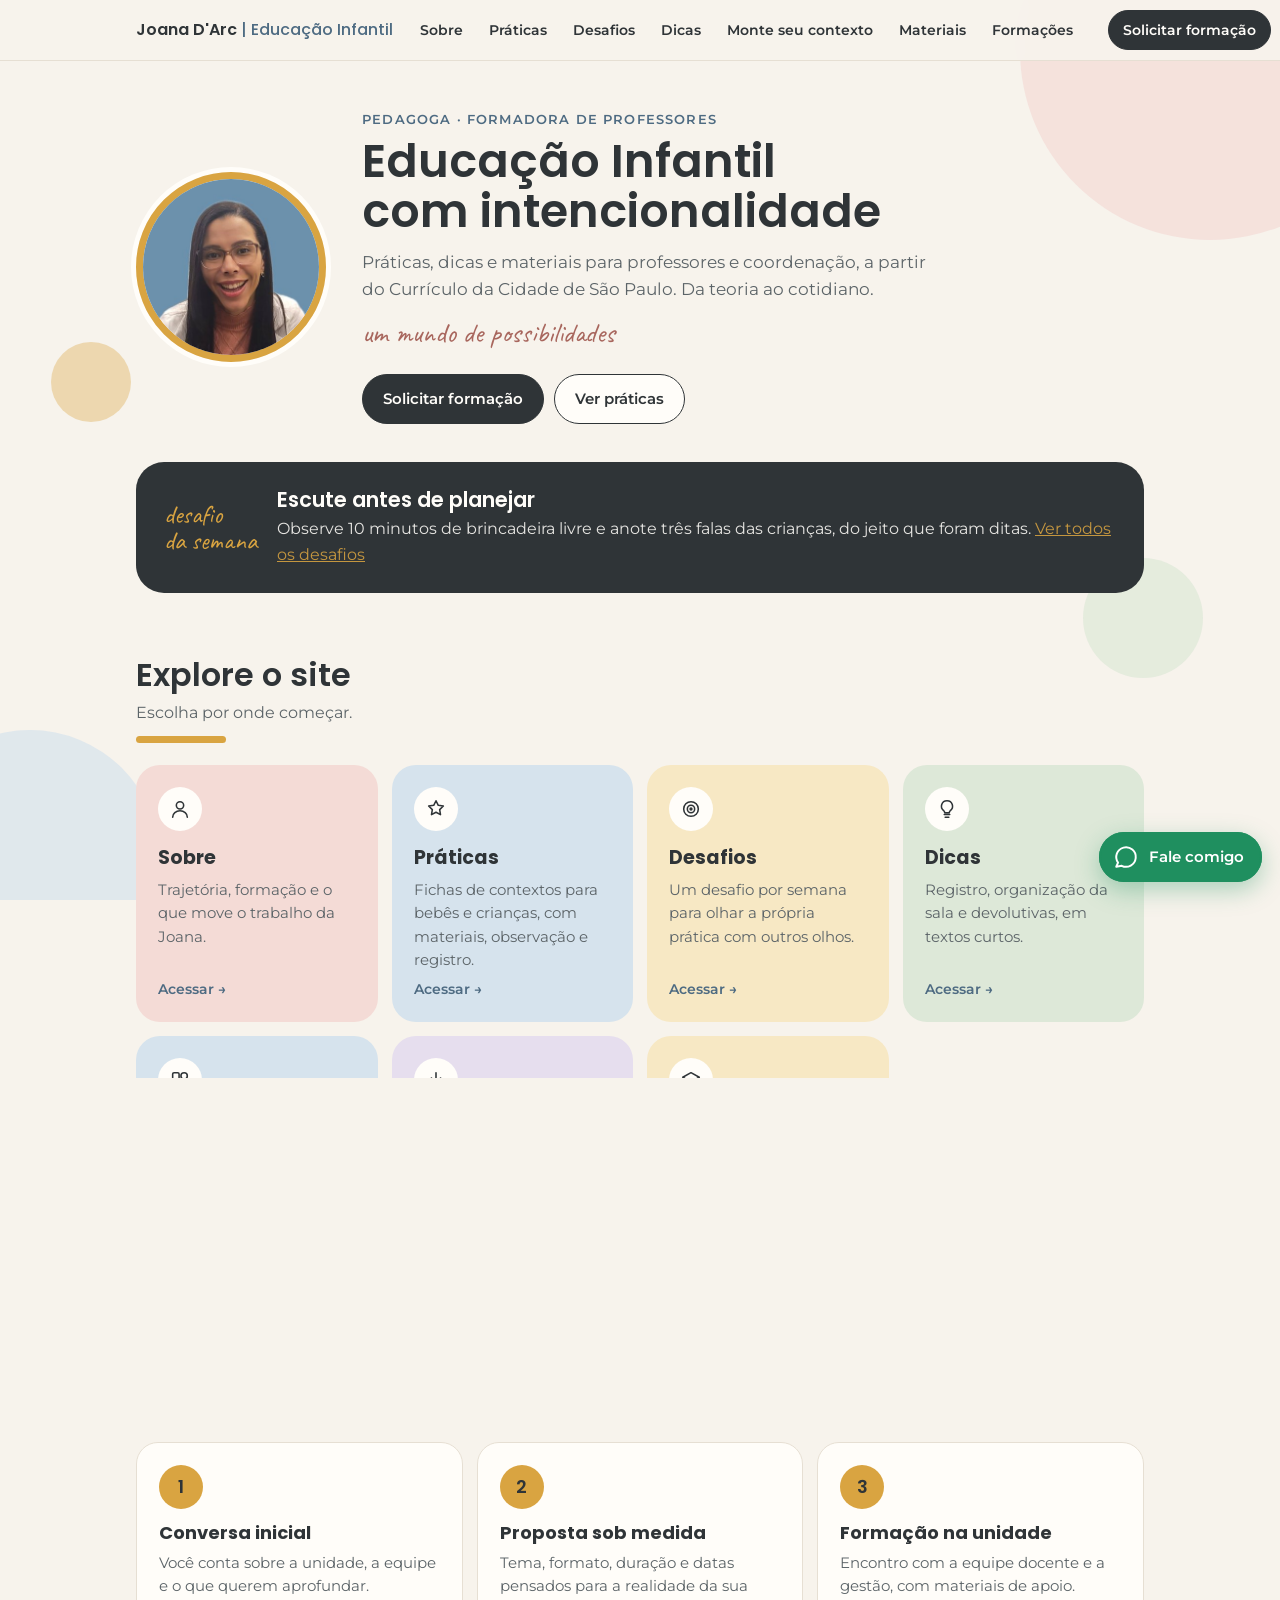
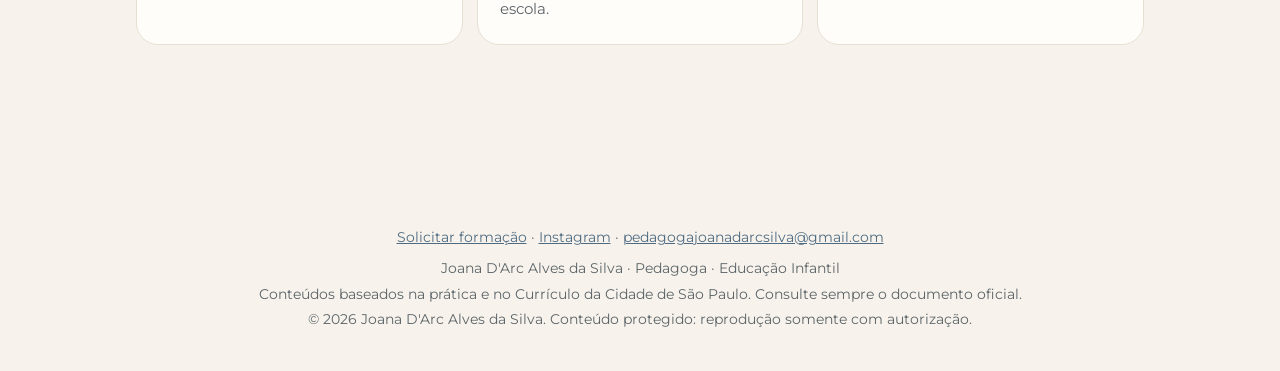
==== index.html @ 4c680b69 "Site multipágina com página Sobre, navegação por abas e menu no celular Co-Authored-By: Claude Opus " ====
<!doctype html>
<html lang="pt-BR">
<head>
<meta charset="utf-8">
<meta name="viewport" content="width=device-width, initial-scale=1, viewport-fit=cover">
<title>Joana D'Arc | Educação Infantil</title>
<meta name="description" content="Práticas, dicas, desafios e materiais gratuitos para professores e coordenação da Educação Infantil. Formações com Joana D'Arc, pedagoga e formadora.">
<meta property="og:title" content="Joana D'Arc | Educação Infantil">
<meta property="og:description" content="Práticas, dicas, desafios e materiais gratuitos para professores e coordenação da Educação Infantil. Formações com Joana D'Arc, pedagoga e formadora.">
<meta property="og:image" content="assets/joana.jpg">
<link rel="icon" href="assets/joana.jpg">
<link rel="preconnect" href="https://fonts.googleapis.com">
<link rel="preconnect" href="https://fonts.gstatic.com" crossorigin>
<link href="https://fonts.googleapis.com/css2?family=Poppins:wght@500;600&family=Montserrat:wght@400;500;600&family=Caveat:wght@600&display=swap" rel="stylesheet">
<link rel="stylesheet" href="assets/style.css">
<script>document.documentElement.classList.add('js');</script>
</head>
<body>
<a class="pular" href="#conteudo">Pular para o conteúdo</a>
<div class="formas" aria-hidden="true"><span class="a"></span><span class="b"></span><span class="c"></span><span class="d"></span></div>
<header class="topo">
  <div class="wrap">
    <a class="marca" href="index.html">Joana D'Arc <span>| Educação Infantil</span></a>
    <button class="menu-btn" type="button" aria-expanded="false" aria-controls="menu-principal"><span class="barras" aria-hidden="true"><i></i><i></i><i></i></span> Menu</button>
    <nav class="menu" id="menu-principal" aria-label="Páginas">
      <a href="sobre.html">Sobre</a>
      <a href="praticas.html">Práticas</a>
      <a href="desafios.html">Desafios</a>
      <a href="dicas.html">Dicas</a>
      <a href="monte-seu-contexto.html">Monte seu contexto</a>
      <a href="materiais.html">Materiais</a>
      <a href="formacoes.html">Formações</a>
    </nav>
    <a class="btn cheio cta-topo" href="formacoes.html#proposta">Solicitar formação</a>
  </div>
</header>
<main class="wrap pagina-entra" id="conteudo">
<div class="hero">
    <img class="foto" src="assets/joana.jpg" width="190" height="190" alt="Joana D'Arc sorrindo">
    <div>
      <p class="eyebrow">Pedagoga · Formadora de professores</p>
      <h1>Educação Infantil com intencionalidade</h1>
      <p class="lead">Práticas, dicas e materiais para professores e coordenação, a partir do Currículo da Cidade de São Paulo. Da teoria ao cotidiano.</p>
      <p class="nota">um mundo de possibilidades</p>
      <div class="acoes">
        <a class="btn cheio" href="formacoes.html#proposta">Solicitar formação</a>
        <a class="btn" href="praticas.html">Ver práticas</a>
      </div>
    </div>
  </div>

  <div class="destaque revela" role="note">
    <div class="selo">desafio<br>da semana</div>
    <div>
      <h2>Escute antes de planejar</h2>
      <p>Observe 10 minutos de brincadeira livre e anote três falas das crianças, do jeito que foram ditas. <a href="desafios.html" style="color:var(--mostarda)">Ver todos os desafios</a></p>
    </div>
  </div>

  
  <section class="bloco" aria-labelledby="t-explore">
    <div class="cab revela"><div><h2 id="t-explore">Explore o site</h2><p>Escolha por onde começar.</p><span class="sublinha"></span></div></div>
    <div class="atalhos">
    <a class="atalho revela" href="sobre.html" style="background:var(--c-rosa)">
      <span class="ico"><svg viewBox="0 0 24 24" fill="none" stroke="currentColor" stroke-width="1.7" stroke-linecap="round" stroke-linejoin="round" aria-hidden="true"><circle cx="12" cy="8" r="4"/><path d="M4 21c0-4 3.6-7 8-7s8 3 8 7"/></svg></span>
      <h3>Sobre</h3>
      <p>Trajetória, formação e o que move o trabalho da Joana.</p>
      <span class="ir">Acessar →</span>
    </a>
    <a class="atalho revela" href="praticas.html" style="background:var(--c-azul)">
      <span class="ico"><svg viewBox="0 0 24 24" fill="none" stroke="currentColor" stroke-width="1.7" stroke-linecap="round" stroke-linejoin="round" aria-hidden="true"><path d="M12 3l2.5 5 5.5.8-4 3.9.9 5.5L12 15.6 7.1 18.2 8 12.7 4 8.8 9.5 8z"/></svg></span>
      <h3>Práticas</h3>
      <p>Fichas de contextos para bebês e crianças, com materiais, observação e registro.</p>
      <span class="ir">Acessar →</span>
    </a>
    <a class="atalho revela" href="desafios.html" style="background:var(--c-amarelo)">
      <span class="ico"><svg viewBox="0 0 24 24" fill="none" stroke="currentColor" stroke-width="1.7" stroke-linecap="round" stroke-linejoin="round" aria-hidden="true"><circle cx="12" cy="12" r="8"/><circle cx="12" cy="12" r="4"/><circle cx="12" cy="12" r="1"/></svg></span>
      <h3>Desafios</h3>
      <p>Um desafio por semana para olhar a própria prática com outros olhos.</p>
      <span class="ir">Acessar →</span>
    </a>
    <a class="atalho revela" href="dicas.html" style="background:var(--c-salvia)">
      <span class="ico"><svg viewBox="0 0 24 24" fill="none" stroke="currentColor" stroke-width="1.7" stroke-linecap="round" stroke-linejoin="round" aria-hidden="true"><path d="M9 18h6M10 21h4M12 3a6 6 0 0 0-3.5 10.9c.6.5 1 1.2 1 2.1h5c0-.9.4-1.6 1-2.1A6 6 0 0 0 12 3z"/></svg></span>
      <h3>Dicas</h3>
      <p>Registro, organização da sala e devolutivas, em textos curtos.</p>
      <span class="ir">Acessar →</span>
    </a>
    <a class="atalho revela" href="monte-seu-contexto.html" style="background:var(--c-azul)">
      <span class="ico"><svg viewBox="0 0 24 24" fill="none" stroke="currentColor" stroke-width="1.7" stroke-linecap="round" stroke-linejoin="round" aria-hidden="true"><rect x="4" y="4" width="7" height="7" rx="1.5"/><rect x="13" y="4" width="7" height="7" rx="3.5"/><path d="M7.5 13l4 7h-8z"/><rect x="13" y="13" width="7" height="7" rx="1.5"/></svg></span>
      <h3>Monte seu contexto</h3>
      <p>Escolha idade, espaço e materiais e receba sugestões de proposta.</p>
      <span class="ir">Acessar →</span>
    </a>
    <a class="atalho revela" href="materiais.html" style="background:var(--c-lavanda)">
      <span class="ico"><svg viewBox="0 0 24 24" fill="none" stroke="currentColor" stroke-width="1.7" stroke-linecap="round" stroke-linejoin="round" aria-hidden="true"><path d="M12 4v11M7 10l5 5 5-5M5 20h14"/></svg></span>
      <h3>Materiais</h3>
      <p>Ficha de observação e checklist do cotidiano em PDF, grátis.</p>
      <span class="ir">Acessar →</span>
    </a>
    <a class="atalho revela" href="formacoes.html" style="background:var(--c-amarelo)">
      <span class="ico"><svg viewBox="0 0 24 24" fill="none" stroke="currentColor" stroke-width="1.7" stroke-linecap="round" stroke-linejoin="round" aria-hidden="true"><path d="M3 9l9-5 9 5-9 5-9-5z"/><path d="M7 11v5c0 1 2.2 3 5 3s5-2 5-3v-5"/></svg></span>
      <h3>Formações</h3>
      <p>Temas, como funciona e pedido de proposta para a sua unidade.</p>
      <span class="ir">Acessar →</span>
    </a>
    </div>
  </section>

  <section class="bloco" aria-labelledby="t-como">
    <div class="cab revela"><div><h2 id="t-como">Formação na sua unidade</h2><p>Como funciona, do primeiro contato ao encontro com a equipe.</p><span class="sublinha"></span></div></div>
    <div class="passos">
      <article class="passo revela"><div class="n">1</div><h3>Conversa inicial</h3><p>Você conta sobre a unidade, a equipe e o que querem aprofundar.</p></article>
      <article class="passo revela"><div class="n">2</div><h3>Proposta sob medida</h3><p>Tema, formato, duração e datas pensados para a realidade da sua escola.</p></article>
      <article class="passo revela"><div class="n">3</div><h3>Formação na unidade</h3><p>Encontro com a equipe docente e a gestão, com materiais de apoio.</p></article>
    </div>
    
    <div class="chamada revela">
      <p>Vamos pensar juntas a formação da sua equipe?</p>
      <a class="btn cheio" href="formacoes.html#proposta">Solicitar formação</a>
    </div>
  </section>
</main>

<a class="zap" id="zap-flutuante" href="#" target="_blank" rel="noopener" aria-label="Falar com a Joana no WhatsApp">
  <svg viewBox="0 0 24 24" fill="none" stroke="currentColor" stroke-width="1.8" stroke-linecap="round" stroke-linejoin="round" aria-hidden="true"><path d="M3 21l1.65-3.8a9 9 0 1 1 3.4 2.9L3 21"/></svg>
  <span id="zap-rotulo">Fale comigo</span>
</a>

<footer>
  <p style="margin-bottom:10px"><a href="formacoes.html#proposta">Solicitar formação</a> · <a href="https://www.instagram.com/joanadarcpedagoga/" target="_blank" rel="noopener">Instagram</a> · <a id="email-txt" href="mailto:pedagogajoanadarcsilva@gmail.com">E-mail</a></p>
  <p>Joana D'Arc Alves da Silva · Pedagoga · Educação Infantil</p>
  <p>Conteúdos baseados na prática e no Currículo da Cidade de São Paulo. Consulte sempre o documento oficial.</p>
  <p>© 2026 Joana D'Arc Alves da Silva. Conteúdo protegido: reprodução somente com autorização.</p>
</footer>
<script src="assets/app.js"></script>
</body>
</html>
---- assets/style.css ----
:root{
    --creme:#F7F3EC; --papel:#FFFDF9; --grafite:#2F3437; --suave:#5C6468; --linha:#E6DFD3;
    --azul:#6B8BA4; --azul-escuro:#4E6B82; --mostarda:#D9A441; --rosa:#D8A7A0; --argila:#A8665D;
    --c-azul:#D6E3ED; --c-amarelo:#F7E8C4; --c-rosa:#F4DBD6; --c-salvia:#DDE8D8; --c-lavanda:#E6DEEE;
    --titulo:Poppins,Montserrat,"Segoe UI",Arial,sans-serif;
  }
  *{box-sizing:border-box}
  html{-webkit-text-size-adjust:100%;scroll-behavior:smooth}
  body{margin:0;background:var(--creme);color:var(--grafite);font-family:Montserrat,"Segoe UI",Arial,sans-serif;font-size:16px;line-height:1.6}
  a{color:var(--azul-escuro)}
  .wrap{max-width:1040px;margin:0 auto;padding-inline:16px}

  /* navegação */
  .topo{position:sticky;top:0;z-index:10;background:rgba(247,243,236,.94);backdrop-filter:blur(6px);border-bottom:1px solid var(--linha)}
  .topo .wrap{display:flex;align-items:center;gap:16px;min-height:60px}
  .marca{font-family:var(--titulo);font-weight:600;text-decoration:none;color:var(--grafite);white-space:nowrap}
  .marca span{color:var(--azul-escuro);font-weight:500}
  .menu{display:flex;gap:4px;overflow-x:auto;margin-left:auto;scrollbar-width:none}
  .menu::-webkit-scrollbar{display:none}
  .menu a{text-decoration:none;color:var(--grafite);font-weight:600;font-size:14px;padding:8px 12px;border-radius:999px;white-space:nowrap}
  .menu a:hover,.menu a:focus-visible{background:var(--c-amarelo)}
  @media (max-width:720px){.topo .wrap{flex-wrap:wrap;gap:4px;padding-block:8px}.menu{margin-left:0;width:100%}}

  /* início */
  .hero{padding-block:48px 24px;display:grid;grid-template-columns:auto 1fr;gap:36px;align-items:center}
  .foto{width:190px;height:190px;border-radius:50%;border:7px solid var(--mostarda);box-shadow:0 0 0 5px var(--papel);object-fit:cover}
  .eyebrow{font-weight:600;font-size:13px;letter-spacing:.09em;text-transform:uppercase;color:var(--azul-escuro);margin:0 0 6px}
  h1{font-family:var(--titulo);font-weight:600;font-size:clamp(30px,5vw,46px);line-height:1.1;margin:0 0 12px;text-wrap:balance}
  .hero p.lead{margin:0 0 8px;max-width:52ch;color:var(--suave);font-size:17px}
  .nota{font-family:Caveat,cursive;font-size:28px;color:var(--argila);margin:6px 0 18px}
  .acoes{display:flex;flex-wrap:wrap;gap:10px}
  .btn{display:inline-flex;align-items:center;gap:10px;text-decoration:none;font-weight:600;border-radius:999px;padding:12px 20px;border:1.5px solid var(--grafite);color:var(--grafite);background:var(--papel);transition:transform .15s ease, box-shadow .15s ease;cursor:pointer;font-family:inherit;font-size:15px}
  .btn:hover{transform:translateY(-2px);box-shadow:0 4px 0 var(--grafite)}
  .btn.cheio{background:var(--grafite);color:var(--papel)}
  .btn.cheio:hover{box-shadow:0 4px 0 var(--mostarda)}
  .btn:focus-visible,.menu a:focus-visible,summary:focus-visible{outline:3px solid var(--azul);outline-offset:3px}
  @media (max-width:720px){.hero{grid-template-columns:1fr;text-align:center;justify-items:center;gap:18px;padding-top:28px}.foto{width:150px;height:150px}.acoes{justify-content:center}.hero p.lead{margin-inline:auto}}

  .destaque{background:var(--grafite);color:var(--papel);border-radius:28px;padding:26px 28px;display:grid;grid-template-columns:auto 1fr;gap:20px;align-items:center;margin:14px 0 8px}
  .destaque .selo{font-family:Caveat,cursive;font-size:26px;color:var(--mostarda);line-height:1}
  .destaque h2{color:var(--papel);margin:0 0 4px;font-size:21px}
  .destaque p{margin:0;opacity:.88}
  @media (max-width:620px){.destaque{grid-template-columns:1fr}}

  /* seções */
  section.bloco{padding-block:56px 8px;scroll-margin-top:70px}
  .cab{display:flex;flex-wrap:wrap;align-items:end;justify-content:space-between;gap:10px 24px;margin-bottom:22px}
  h2{font-family:var(--titulo);font-weight:600;font-size:clamp(24px,3.4vw,32px);line-height:1.15;margin:0;text-wrap:balance}
  .cab p{margin:6px 0 0;color:var(--suave);max-width:60ch}
  .rabisco{font-family:Caveat,cursive;font-size:24px;color:var(--argila)}
  .sublinha{display:block;width:90px;height:7px;background:var(--mostarda);border-radius:4px;margin-top:10px}

  /* fichas de práticas */
  .filtros{display:flex;flex-wrap:wrap;gap:8px;margin-bottom:16px}
  .chip{border:1.5px solid var(--azul);background:transparent;color:var(--azul-escuro);border-radius:999px;padding:7px 14px;font-weight:600;font-size:14px;font-family:inherit;cursor:pointer}
  .chip[aria-pressed="true"]{background:var(--azul-escuro);border-color:var(--azul-escuro);color:#fff}
  .grade{display:grid;grid-template-columns:repeat(auto-fill,minmax(300px,1fr));gap:14px;align-items:start}
  details.ficha{background:var(--papel);border-radius:22px;border:1px solid var(--linha);overflow:hidden}
  details.ficha summary{list-style:none;cursor:pointer;padding:20px 22px 18px;position:relative}
  details.ficha summary::-webkit-details-marker{display:none}
  details.ficha summary::after{content:"+";position:absolute;right:20px;top:18px;width:30px;height:30px;border-radius:50%;background:var(--creme);display:grid;place-items:center;font-weight:600;font-size:18px}
  details.ficha[open] summary::after{content:"–"}
  .faixa{display:inline-block;font-size:12px;font-weight:600;letter-spacing:.04em;padding:4px 10px;border-radius:999px;margin-bottom:10px}
  .ficha h3{font-family:var(--titulo);font-weight:600;font-size:19px;margin:0 36px 4px 0;line-height:1.25}
  .ficha summary p{margin:0;color:var(--suave);font-size:14.5px}
  .corpo{padding:0 22px 20px;border-top:1px dashed var(--linha)}
  .corpo h4{font-family:var(--titulo);font-size:14px;font-weight:600;margin:16px 0 4px;color:var(--azul-escuro);text-transform:uppercase;letter-spacing:.05em}
  .corpo ul{margin:0;padding-left:18px}
  .corpo li{margin:2px 0}
  .corpo p{margin:0}
  .cuidado{background:var(--c-amarelo);border-radius:12px;padding:10px 12px;margin-top:14px;font-size:14px}

  /* desafios */
  .desafios{display:grid;grid-template-columns:repeat(auto-fit,minmax(230px,1fr));gap:14px}
  .desafio{border-radius:22px;padding:22px;display:flex;flex-direction:column;gap:8px}
  .desafio .num{font-family:var(--titulo);font-weight:600;font-size:40px;line-height:1;color:#fff}
  .desafio h3{font-family:var(--titulo);font-size:18px;margin:0}
  .desafio p{margin:0;font-size:15px}
  .desafio .pergunta{font-family:Caveat,cursive;font-size:22px;color:var(--argila);line-height:1.2;margin-top:auto;padding-top:6px}

  /* dicas */
  .dicas{display:grid;gap:12px}
  details.dica{background:var(--papel);border-radius:18px;border:1px solid var(--linha)}
  details.dica summary{list-style:none;cursor:pointer;padding:18px 22px;display:flex;gap:14px;align-items:center}
  details.dica summary::-webkit-details-marker{display:none}
  .dica .para{font-size:12px;font-weight:600;color:var(--azul-escuro);background:var(--c-azul);padding:4px 10px;border-radius:999px;white-space:nowrap}
  .dica h3{font-family:var(--titulo);font-size:17px;margin:0;font-weight:600;flex:1}
  .dica .seta{transition:transform .2s ease}
  details.dica[open] .seta{transform:rotate(90deg)}
  .dica .texto{padding:0 22px 20px;max-width:70ch}
  .dica ol{padding-left:20px;margin:0}
  .dica li{margin:6px 0}
  @media (max-width:560px){details.dica summary{flex-wrap:wrap}}

  /* ferramenta */
  .ferramenta{background:var(--papel);border-radius:28px;border:1px solid var(--linha);padding:26px;display:grid;grid-template-columns:minmax(0,340px) minmax(0,1fr);gap:28px}
  @media (max-width:800px){.ferramenta{grid-template-columns:1fr;padding:20px}}
  fieldset{border:0;margin:0 0 18px;padding:0}
  legend{font-family:var(--titulo);font-weight:600;font-size:15px;margin-bottom:8px;padding:0}
  .opcoes{display:flex;flex-wrap:wrap;gap:8px}
  .opcoes label{display:inline-flex;align-items:center;gap:6px;border:1.5px solid var(--linha);background:var(--creme);border-radius:999px;padding:6px 12px;font-size:14px;font-weight:500;cursor:pointer}
  .opcoes input{accent-color:var(--azul-escuro);margin:0}
  .opcoes label:has(input:checked){border-color:var(--azul-escuro);background:var(--c-azul)}
  .resultado{min-height:200px}
  .resultado .vazio{color:var(--suave)}
  .sugestao{border-radius:18px;padding:16px 18px;margin-bottom:12px;background:var(--creme)}
  .sugestao h3{font-family:var(--titulo);font-size:17px;margin:0 0 6px}
  .sugestao p{margin:4px 0;font-size:14.5px}
  .sugestao strong{color:var(--azul-escuro)}
  .aviso{font-size:13px;color:var(--suave);margin-top:6px}

  /* materiais */
  .materiais{display:grid;grid-template-columns:repeat(auto-fit,minmax(260px,1fr));gap:14px}
  .material{background:var(--papel);border-radius:22px;border:1px solid var(--linha);padding:22px;display:flex;flex-direction:column;gap:10px}
  .material .tag{align-self:start;font-size:12px;font-weight:600;background:var(--c-rosa);padding:4px 10px;border-radius:999px}
  .material h3{font-family:var(--titulo);font-size:18px;margin:0}
  .material p{margin:0;color:var(--suave);font-size:14.5px;flex:1}

  /* formações */
  .formacoes{display:grid;grid-template-columns:minmax(0,1.3fr) minmax(0,1fr);gap:16px}
  @media (max-width:800px){.formacoes{grid-template-columns:1fr}}
  .cartao{background:var(--papel);border-radius:24px;border:1px solid var(--linha);padding:24px}
  .temas{list-style:none;margin:0;padding:0;display:grid;gap:10px}
  .temas li{border-radius:16px;padding:12px 16px;font-weight:600;font-size:15px}
  .temas li span{display:block;font-weight:400;font-size:13.5px;color:var(--suave)}
  .contato{background:var(--grafite);color:var(--papel);border-radius:24px;padding:26px;display:flex;flex-direction:column;gap:12px}
  .contato h3{font-family:var(--titulo);font-size:22px;margin:0}
  .contato p{margin:0;opacity:.9}
  .contato .btn{justify-content:center}
  .contato .btn.claro{background:var(--papel);color:var(--grafite);border-color:var(--papel)}
  .contato .dado{font-size:14px;opacity:.85}


  /* fundo animado */
  .formas{position:fixed;inset:0;z-index:-1;overflow:hidden;pointer-events:none}
  .formas span{position:absolute;border-radius:50%;opacity:.7;animation:flutua 18s ease-in-out infinite alternate}
  .formas .a{width:380px;height:380px;background:var(--c-rosa);top:-140px;right:-120px}
  .formas .b{width:260px;height:260px;background:var(--c-azul);bottom:-90px;left:-100px;animation-duration:22s}
  .formas .c{width:80px;height:80px;background:var(--mostarda);top:38%;left:4%;opacity:.35;animation-duration:14s}
  .formas .d{width:120px;height:120px;background:var(--c-salvia);top:62%;right:6%;animation-duration:20s}
  @keyframes flutua{from{transform:translate(0,0) scale(1)}to{transform:translate(24px,-30px) scale(1.06)}}
  .topo.rolou{box-shadow:0 6px 18px rgba(47,52,55,.08)}
  .topo .cta-topo{margin-left:8px;padding:8px 14px;font-size:14px;white-space:nowrap;flex:none}
  @media (max-width:720px){.topo .cta-topo{display:none}}

  /* surgir ao rolar (só com JS ativo) */
  .js .revela{opacity:0;transform:translateY(22px);transition:opacity .7s ease, transform .7s ease}
  .js .revela.visivel{opacity:1;transform:none}

  /* fichas abrindo suave */
  details.ficha[open] .corpo, details.dica[open] .texto{animation:abre .35s ease}
  @keyframes abre{from{opacity:0;transform:translateY(-6px)}to{opacity:1;transform:none}}

  /* whatsapp flutuante */
  .zap{position:fixed;right:18px;bottom:calc(18px + env(safe-area-inset-bottom, 0px));z-index:20;display:flex;align-items:center;gap:10px;background:#1F8F5F;color:#fff;text-decoration:none;font-weight:600;font-size:15px;padding:12px 18px 12px 14px;border-radius:999px;box-shadow:0 8px 24px rgba(31,143,95,.35)}
  .zap svg{width:26px;height:26px}
  .zap::before{content:"";position:absolute;inset:0;border-radius:inherit;border:2px solid #1F8F5F;animation:pulsa 2.4s ease-out infinite}
  @keyframes pulsa{from{transform:scale(1);opacity:.7}to{transform:scale(1.25);opacity:0}}
  .zap:focus-visible{outline:3px solid var(--mostarda);outline-offset:3px}
  @media (max-width:520px){.zap span{display:none}.zap{padding:14px}}

  /* chamadas intermediárias */
  .chamada{margin-top:28px;border-radius:24px;background:var(--c-amarelo);padding:22px 24px;display:flex;flex-wrap:wrap;align-items:center;justify-content:space-between;gap:14px}
  .chamada p{margin:0;font-family:var(--titulo);font-weight:600;font-size:18px;max-width:40ch}
  .chamada.rosa{background:var(--c-rosa)}

  /* como funciona */
  .passos{display:grid;grid-template-columns:repeat(auto-fit,minmax(220px,1fr));gap:14px;margin-bottom:18px}
  .passo{background:var(--papel);border:1px solid var(--linha);border-radius:22px;padding:22px;position:relative}
  .passo .n{width:44px;height:44px;border-radius:50%;background:var(--mostarda);color:var(--grafite);font-family:var(--titulo);font-weight:600;display:grid;place-items:center;font-size:18px;margin-bottom:10px}
  .passo h3{font-family:var(--titulo);font-size:18px;margin:0 0 4px}
  .passo p{margin:0;color:var(--suave);font-size:14.5px}

  /* formulário */
  .form-proposta{display:grid;gap:12px}
  .form-proposta .linha2{display:grid;grid-template-columns:1fr 1fr;gap:12px}
  @media (max-width:560px){.form-proposta .linha2{grid-template-columns:1fr}}
  .campo{display:flex;flex-direction:column;gap:4px}
  .campo label{font-size:13.5px;font-weight:600;color:var(--papel)}
  .campo input,.campo select,.campo textarea{font:inherit;font-size:15px;border-radius:12px;border:1.5px solid transparent;padding:11px 12px;background:var(--papel);color:var(--grafite);width:100%}
  .campo textarea{min-height:80px;resize:vertical}
  .campo input:focus,.campo select:focus,.campo textarea:focus{outline:none;border-color:var(--mostarda)}
  .erro{color:#FFD9A8;font-size:13px;min-height:0}
  .contato .btn.zapbtn{background:#1F8F5F;border-color:#1F8F5F;color:#fff}
  .contato .alternativas{display:flex;flex-wrap:wrap;gap:8px;margin-top:4px}
  .contato .alternativas a{color:var(--papel);font-size:14px}
  .formacoes{grid-template-columns:minmax(0,1fr) minmax(0,1.15fr)}

  footer{padding-block:48px 36px;text-align:center;color:var(--suave);font-size:13.5px}
  footer p{margin:4px 0}

  @media (prefers-reduced-motion:reduce){html{scroll-behavior:auto}.btn,.dica .seta{transition:none}.btn:hover{transform:none}.formas span,.zap::before{animation:none}.js .revela{opacity:1;transform:none;transition:none}details.ficha[open] .corpo,details.dica[open] .texto{animation:none}}

  /* ===== multipágina ===== */
  .menu a[aria-current="page"]{background:var(--grafite);color:var(--papel)}
  .menu a[aria-current="page"]:hover{background:var(--grafite)}
  .menu-btn{display:none;margin-left:auto;background:var(--papel);border:1.5px solid var(--grafite);border-radius:999px;padding:8px 14px;font:inherit;font-weight:600;font-size:14px;color:var(--grafite);cursor:pointer;align-items:center;gap:8px}
  .menu-btn .barras{display:inline-grid;gap:3px}
  .menu-btn .barras i{display:block;width:16px;height:2px;background:currentColor;border-radius:2px;transition:transform .2s ease, opacity .2s ease}
  .topo.aberto .menu-btn .barras i:nth-child(1){transform:translateY(5px) rotate(45deg)}
  .topo.aberto .menu-btn .barras i:nth-child(2){opacity:0}
  .topo.aberto .menu-btn .barras i:nth-child(3){transform:translateY(-5px) rotate(-45deg)}
  @media (max-width:980px){
    .topo .wrap{flex-wrap:wrap;gap:8px;padding-block:10px}
    .menu-btn{display:inline-flex}
    .menu{display:none;width:100%;flex-direction:column;gap:4px;margin:4px 0 6px;overflow:visible}
    .topo.aberto .menu{display:flex}
    .menu a{font-size:16px;padding:12px 16px;border-radius:14px;background:var(--papel)}
    .topo .cta-topo{display:none}
  }
  @media (min-width:981px) and (max-width:1180px){.topo .cta-topo{display:none}}
  @media (min-width:981px){.menu{overflow:visible}.menu a{padding:8px 11px}}

  .pagina-topo{padding-block:40px 8px}
  .trilha{font-size:13.5px;color:var(--suave);margin:0 0 14px;display:flex;gap:8px;flex-wrap:wrap}
  .trilha a{color:var(--azul-escuro);text-decoration:none;font-weight:600}
  .trilha a:hover{text-decoration:underline}
  .pagina-topo h1{margin-bottom:8px}
  .pagina-topo .lead{margin:0;color:var(--suave);font-size:17px;max-width:62ch}
  .pagina-topo .sublinha{margin-top:16px}
  .conteudo{padding-block:26px 8px}

  .proximo{margin:48px 0 8px;display:grid;grid-template-columns:repeat(auto-fit,minmax(240px,1fr));gap:12px}
  .proximo a{display:flex;flex-direction:column;gap:2px;text-decoration:none;color:var(--grafite);background:var(--papel);border:1px solid var(--linha);border-radius:20px;padding:18px 20px;transition:transform .15s ease, box-shadow .15s ease}
  .proximo a:hover{transform:translateY(-2px);box-shadow:0 6px 0 var(--linha)}
  .proximo small{font-size:12.5px;font-weight:600;color:var(--azul-escuro);text-transform:uppercase;letter-spacing:.06em}
  .proximo strong{font-family:var(--titulo);font-size:18px}
  .proximo .dir{text-align:right}

  /* início: atalhos */
  .atalhos{display:grid;grid-template-columns:repeat(auto-fill,minmax(230px,1fr));gap:14px;margin-top:10px}
  .atalho{display:flex;flex-direction:column;gap:6px;text-decoration:none;color:var(--grafite);border-radius:24px;padding:22px;min-height:170px;position:relative;transition:transform .2s ease, box-shadow .2s ease}
  .atalho:hover{transform:translateY(-4px);box-shadow:0 10px 0 rgba(47,52,55,.08)}
  .atalho .ico{width:44px;height:44px;border-radius:50%;background:var(--papel);display:grid;place-items:center;margin-bottom:6px}
  .atalho .ico svg{width:22px;height:22px}
  .atalho h3{font-family:var(--titulo);font-size:19px;margin:0}
  .atalho p{margin:0;font-size:14.5px;color:var(--suave)}
  .atalho .ir{margin-top:auto;font-weight:600;font-size:14px;color:var(--azul-escuro)}
  .atalho:focus-visible{outline:3px solid var(--azul);outline-offset:3px}

  .pagina-entra{animation:entra .45s ease both}
  @keyframes entra{from{opacity:0;transform:translateY(10px)}to{opacity:1;transform:none}}
  @media (prefers-reduced-motion:reduce){.pagina-entra{animation:none}.atalho,.proximo a{transition:none}.atalho:hover,.proximo a:hover{transform:none}}

  /* sobre */
  .sobre{display:grid;grid-template-columns:minmax(0,.85fr) minmax(0,1.15fr);gap:40px;align-items:center}
  .sobre-foto{margin:0;position:relative}
  .sobre-foto img{width:100%;height:auto;border-radius:32px;display:block;box-shadow:14px 14px 0 var(--c-amarelo)}
  .sobre-texto .grande{font-family:var(--titulo);font-size:clamp(19px,2.4vw,23px);line-height:1.4;margin:0 0 14px}
  .sobre-texto p{margin:0 0 12px;max-width:58ch}
  .numeros{display:grid;grid-template-columns:repeat(auto-fit,minmax(200px,1fr));gap:14px;margin:48px 0}
  .numero{border-radius:24px;padding:22px 24px;display:flex;flex-direction:column;gap:2px}
  .numero strong{font-family:var(--titulo);font-size:40px;line-height:1.1}
  .numero span{color:var(--suave);font-size:15px}
  .crenca{margin:0 0 48px;background:var(--grafite);color:var(--papel);border-radius:32px;padding:34px clamp(22px,5vw,56px);position:relative}
  .crenca::before{content:"\201C";font-family:var(--titulo);font-size:110px;line-height:.7;color:var(--mostarda);display:block;height:44px}
  .crenca p{font-family:var(--titulo);font-weight:500;font-size:clamp(18px,2.4vw,23px);line-height:1.5;margin:0 0 14px;max-width:62ch}
  .crenca cite{font-family:Caveat,cursive;font-style:normal;font-size:28px;color:var(--mostarda)}
  .trajetoria{display:grid;grid-template-columns:minmax(0,1.1fr) minmax(0,.9fr);gap:40px;align-items:center}
  .trajetoria h2{margin-bottom:18px}
  .linha-tempo{list-style:none;margin:0;padding:0;display:grid;gap:18px;position:relative}
  .linha-tempo::before{content:"";position:absolute;left:11px;top:8px;bottom:8px;width:2px;background:var(--linha)}
  .linha-tempo li{display:grid;grid-template-columns:24px 1fr;gap:16px;position:relative}
  .linha-tempo .ponto{width:24px;height:24px;border-radius:50%;border:4px solid var(--papel);box-shadow:0 0 0 1px var(--linha)}
  .linha-tempo strong{font-family:var(--titulo);font-size:17px}
  .linha-tempo p{margin:2px 0 0;color:var(--suave);font-size:14.5px}
  .sobre-foto2{margin:0}
  .sobre-foto2 img{width:100%;height:auto;border-radius:28px;display:block;transform:rotate(2deg);box-shadow:0 0 0 10px var(--papel),0 14px 30px rgba(47,52,55,.12)}
  .sobre-foto2 figcaption{font-family:Caveat,cursive;font-size:24px;color:var(--argila);text-align:center;margin-top:16px}
  @media (max-width:800px){.sobre,.trajetoria{grid-template-columns:1fr;gap:26px}.sobre-foto{max-width:420px;margin-inline:auto}.sobre-foto2{max-width:460px;margin-inline:auto}}

  .pular{position:absolute;left:-999px;top:8px;background:var(--grafite);color:#fff;padding:8px 14px;border-radius:999px;z-index:50}
  .pular:focus{left:12px}
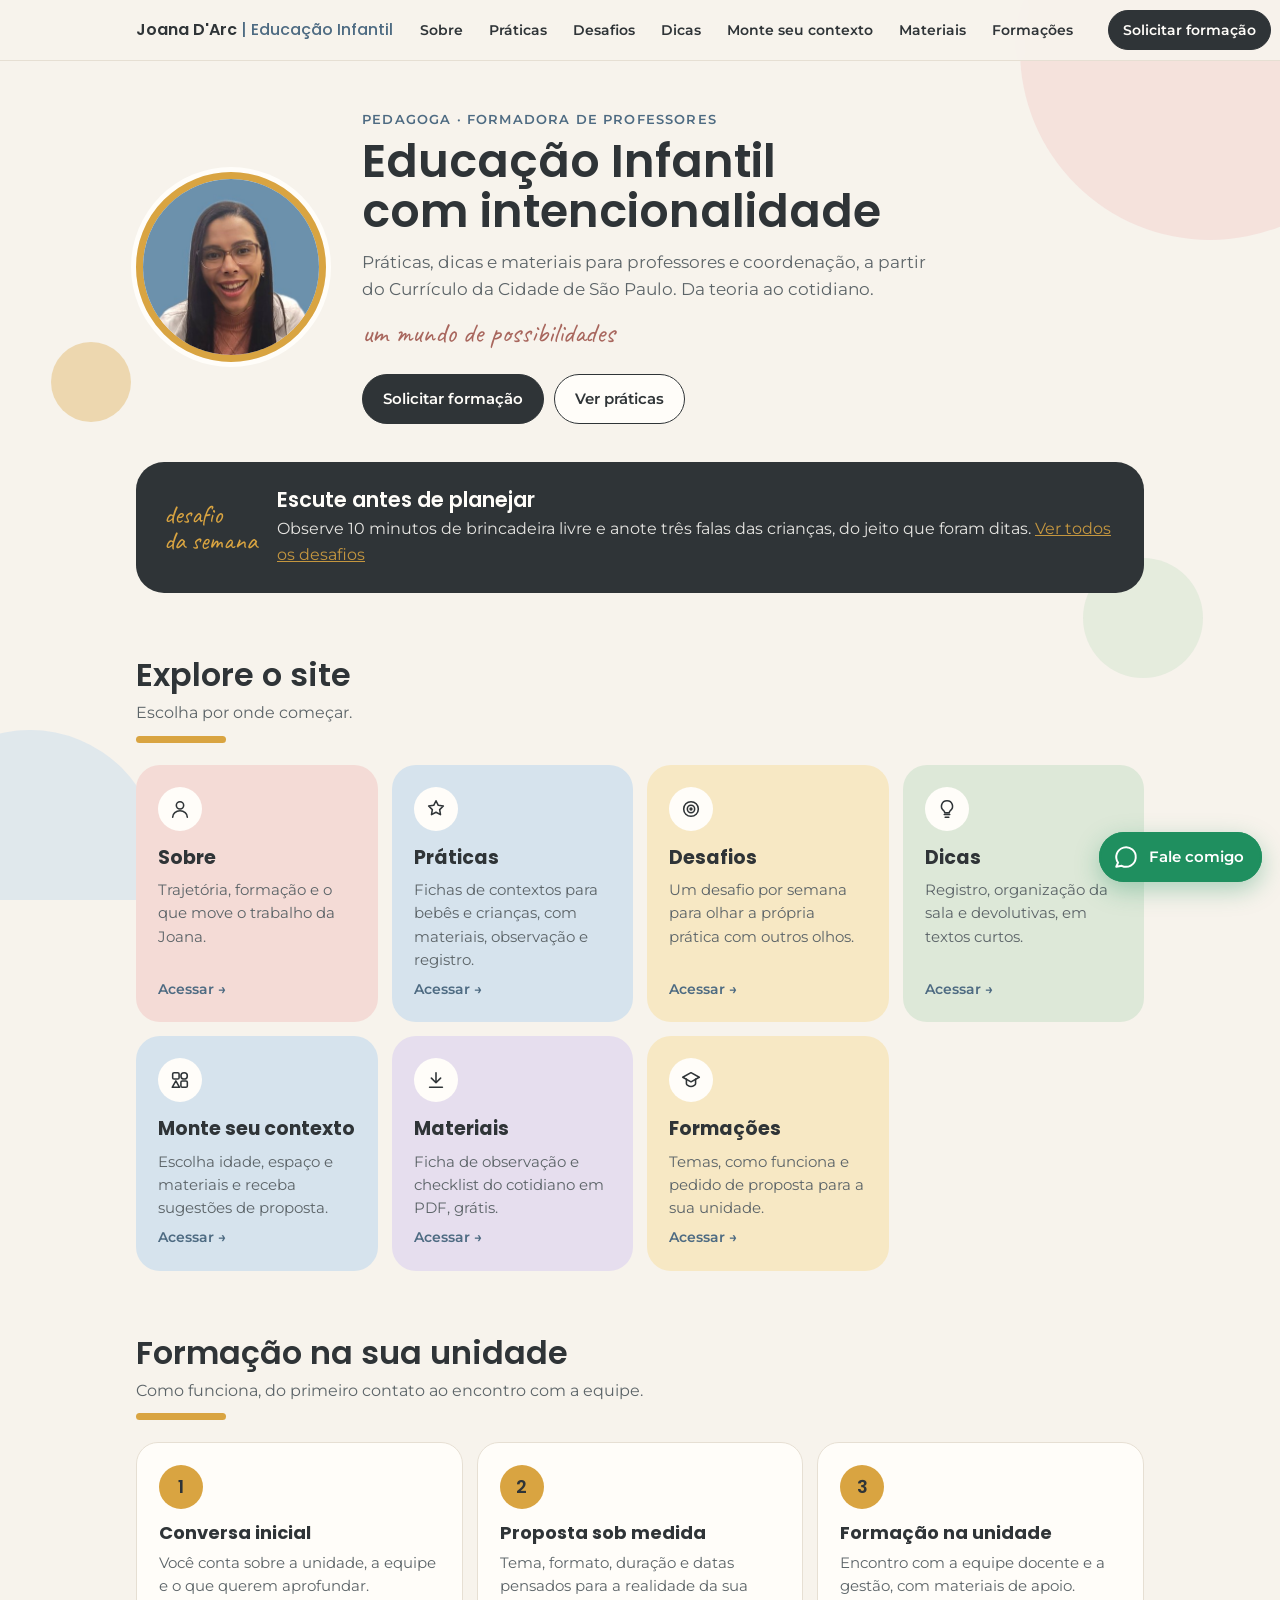
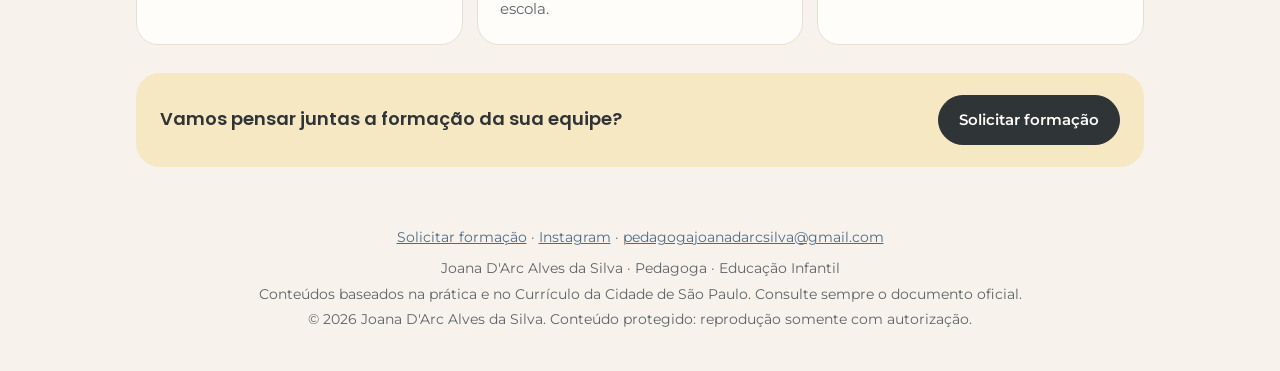
==== commit afaf4384: "Endereços sem .html e PDFs em /arquivos Co-Authored-By: Claude Opus 5.5 <noreply@anthropic.com> Clau" ====
--- a/index.html
+++ b/index.html
@@ -7,12 +7,12 @@
 <meta name="description" content="Práticas, dicas, desafios e materiais gratuitos para professores e coordenação da Educação Infantil. Formações com Joana D'Arc, pedagoga e formadora.">
 <meta property="og:title" content="Joana D'Arc | Educação Infantil">
 <meta property="og:description" content="Práticas, dicas, desafios e materiais gratuitos para professores e coordenação da Educação Infantil. Formações com Joana D'Arc, pedagoga e formadora.">
-<meta property="og:image" content="assets/joana.jpg">
-<link rel="icon" href="assets/joana.jpg">
+<meta property="og:image" content="https://joanadarcpedagoga.com.br/assets/joana.jpg">
+<link rel="icon" href="/assets/joana.jpg">
 <link rel="preconnect" href="https://fonts.googleapis.com">
 <link rel="preconnect" href="https://fonts.gstatic.com" crossorigin>
 <link href="https://fonts.googleapis.com/css2?family=Poppins:wght@500;600&family=Montserrat:wght@400;500;600&family=Caveat:wght@600&display=swap" rel="stylesheet">
-<link rel="stylesheet" href="assets/style.css">
+<link rel="stylesheet" href="/assets/style.css">
 <script>document.documentElement.classList.add('js');</script>
 </head>
 <body>
@@ -20,31 +20,31 @@
 <div class="formas" aria-hidden="true"><span class="a"></span><span class="b"></span><span class="c"></span><span class="d"></span></div>
 <header class="topo">
   <div class="wrap">
-    <a class="marca" href="index.html">Joana D'Arc <span>| Educação Infantil</span></a>
+    <a class="marca" href="/">Joana D'Arc <span>| Educação Infantil</span></a>
     <button class="menu-btn" type="button" aria-expanded="false" aria-controls="menu-principal"><span class="barras" aria-hidden="true"><i></i><i></i><i></i></span> Menu</button>
     <nav class="menu" id="menu-principal" aria-label="Páginas">
-      <a href="sobre.html">Sobre</a>
-      <a href="praticas.html">Práticas</a>
-      <a href="desafios.html">Desafios</a>
-      <a href="dicas.html">Dicas</a>
-      <a href="monte-seu-contexto.html">Monte seu contexto</a>
-      <a href="materiais.html">Materiais</a>
-      <a href="formacoes.html">Formações</a>
+      <a href="/sobre">Sobre</a>
+      <a href="/praticas">Práticas</a>
+      <a href="/desafios">Desafios</a>
+      <a href="/dicas">Dicas</a>
+      <a href="/monte-seu-contexto">Monte seu contexto</a>
+      <a href="/materiais">Materiais</a>
+      <a href="/formacoes">Formações</a>
     </nav>
-    <a class="btn cheio cta-topo" href="formacoes.html#proposta">Solicitar formação</a>
+    <a class="btn cheio cta-topo" href="/formacoes#proposta">Solicitar formação</a>
   </div>
 </header>
 <main class="wrap pagina-entra" id="conteudo">
 <div class="hero">
-    <img class="foto" src="assets/joana.jpg" width="190" height="190" alt="Joana D'Arc sorrindo">
+    <img class="foto" src="/assets/joana.jpg" width="190" height="190" alt="Joana D'Arc sorrindo">
     <div>
       <p class="eyebrow">Pedagoga · Formadora de professores</p>
       <h1>Educação Infantil com intencionalidade</h1>
       <p class="lead">Práticas, dicas e materiais para professores e coordenação, a partir do Currículo da Cidade de São Paulo. Da teoria ao cotidiano.</p>
       <p class="nota">um mundo de possibilidades</p>
       <div class="acoes">
-        <a class="btn cheio" href="formacoes.html#proposta">Solicitar formação</a>
-        <a class="btn" href="praticas.html">Ver práticas</a>
+        <a class="btn cheio" href="/formacoes#proposta">Solicitar formação</a>
+        <a class="btn" href="/praticas">Ver práticas</a>
       </div>
     </div>
   </div>
@@ -53,7 +53,7 @@
     <div class="selo">desafio<br>da semana</div>
     <div>
       <h2>Escute antes de planejar</h2>
-      <p>Observe 10 minutos de brincadeira livre e anote três falas das crianças, do jeito que foram ditas. <a href="desafios.html" style="color:var(--mostarda)">Ver todos os desafios</a></p>
+      <p>Observe 10 minutos de brincadeira livre e anote três falas das crianças, do jeito que foram ditas. <a href="/desafios" style="color:var(--mostarda)">Ver todos os desafios</a></p>
     </div>
   </div>
 
@@ -61,43 +61,43 @@
   <section class="bloco" aria-labelledby="t-explore">
     <div class="cab revela"><div><h2 id="t-explore">Explore o site</h2><p>Escolha por onde começar.</p><span class="sublinha"></span></div></div>
     <div class="atalhos">
-    <a class="atalho revela" href="sobre.html" style="background:var(--c-rosa)">
+    <a class="atalho revela" href="/sobre" style="background:var(--c-rosa)">
       <span class="ico"><svg viewBox="0 0 24 24" fill="none" stroke="currentColor" stroke-width="1.7" stroke-linecap="round" stroke-linejoin="round" aria-hidden="true"><circle cx="12" cy="8" r="4"/><path d="M4 21c0-4 3.6-7 8-7s8 3 8 7"/></svg></span>
       <h3>Sobre</h3>
       <p>Trajetória, formação e o que move o trabalho da Joana.</p>
       <span class="ir">Acessar →</span>
     </a>
-    <a class="atalho revela" href="praticas.html" style="background:var(--c-azul)">
+    <a class="atalho revela" href="/praticas" style="background:var(--c-azul)">
       <span class="ico"><svg viewBox="0 0 24 24" fill="none" stroke="currentColor" stroke-width="1.7" stroke-linecap="round" stroke-linejoin="round" aria-hidden="true"><path d="M12 3l2.5 5 5.5.8-4 3.9.9 5.5L12 15.6 7.1 18.2 8 12.7 4 8.8 9.5 8z"/></svg></span>
       <h3>Práticas</h3>
       <p>Fichas de contextos para bebês e crianças, com materiais, observação e registro.</p>
       <span class="ir">Acessar →</span>
     </a>
-    <a class="atalho revela" href="desafios.html" style="background:var(--c-amarelo)">
+    <a class="atalho revela" href="/desafios" style="background:var(--c-amarelo)">
       <span class="ico"><svg viewBox="0 0 24 24" fill="none" stroke="currentColor" stroke-width="1.7" stroke-linecap="round" stroke-linejoin="round" aria-hidden="true"><circle cx="12" cy="12" r="8"/><circle cx="12" cy="12" r="4"/><circle cx="12" cy="12" r="1"/></svg></span>
       <h3>Desafios</h3>
       <p>Um desafio por semana para olhar a própria prática com outros olhos.</p>
       <span class="ir">Acessar →</span>
     </a>
-    <a class="atalho revela" href="dicas.html" style="background:var(--c-salvia)">
+    <a class="atalho revela" href="/dicas" style="background:var(--c-salvia)">
       <span class="ico"><svg viewBox="0 0 24 24" fill="none" stroke="currentColor" stroke-width="1.7" stroke-linecap="round" stroke-linejoin="round" aria-hidden="true"><path d="M9 18h6M10 21h4M12 3a6 6 0 0 0-3.5 10.9c.6.5 1 1.2 1 2.1h5c0-.9.4-1.6 1-2.1A6 6 0 0 0 12 3z"/></svg></span>
       <h3>Dicas</h3>
       <p>Registro, organização da sala e devolutivas, em textos curtos.</p>
       <span class="ir">Acessar →</span>
     </a>
-    <a class="atalho revela" href="monte-seu-contexto.html" style="background:var(--c-azul)">
+    <a class="atalho revela" href="/monte-seu-contexto" style="background:var(--c-azul)">
       <span class="ico"><svg viewBox="0 0 24 24" fill="none" stroke="currentColor" stroke-width="1.7" stroke-linecap="round" stroke-linejoin="round" aria-hidden="true"><rect x="4" y="4" width="7" height="7" rx="1.5"/><rect x="13" y="4" width="7" height="7" rx="3.5"/><path d="M7.5 13l4 7h-8z"/><rect x="13" y="13" width="7" height="7" rx="1.5"/></svg></span>
       <h3>Monte seu contexto</h3>
       <p>Escolha idade, espaço e materiais e receba sugestões de proposta.</p>
       <span class="ir">Acessar →</span>
     </a>
-    <a class="atalho revela" href="materiais.html" style="background:var(--c-lavanda)">
+    <a class="atalho revela" href="/materiais" style="background:var(--c-lavanda)">
       <span class="ico"><svg viewBox="0 0 24 24" fill="none" stroke="currentColor" stroke-width="1.7" stroke-linecap="round" stroke-linejoin="round" aria-hidden="true"><path d="M12 4v11M7 10l5 5 5-5M5 20h14"/></svg></span>
       <h3>Materiais</h3>
       <p>Ficha de observação e checklist do cotidiano em PDF, grátis.</p>
       <span class="ir">Acessar →</span>
     </a>
-    <a class="atalho revela" href="formacoes.html" style="background:var(--c-amarelo)">
+    <a class="atalho revela" href="/formacoes" style="background:var(--c-amarelo)">
       <span class="ico"><svg viewBox="0 0 24 24" fill="none" stroke="currentColor" stroke-width="1.7" stroke-linecap="round" stroke-linejoin="round" aria-hidden="true"><path d="M3 9l9-5 9 5-9 5-9-5z"/><path d="M7 11v5c0 1 2.2 3 5 3s5-2 5-3v-5"/></svg></span>
       <h3>Formações</h3>
       <p>Temas, como funciona e pedido de proposta para a sua unidade.</p>
@@ -116,7 +116,7 @@
     
     <div class="chamada revela">
       <p>Vamos pensar juntas a formação da sua equipe?</p>
-      <a class="btn cheio" href="formacoes.html#proposta">Solicitar formação</a>
+      <a class="btn cheio" href="/formacoes#proposta">Solicitar formação</a>
     </div>
   </section>
 </main>
@@ -127,11 +127,11 @@
 </a>
 
 <footer>
-  <p style="margin-bottom:10px"><a href="formacoes.html#proposta">Solicitar formação</a> · <a href="https://www.instagram.com/joanadarcpedagoga/" target="_blank" rel="noopener">Instagram</a> · <a id="email-txt" href="mailto:pedagogajoanadarcsilva@gmail.com">E-mail</a></p>
+  <p style="margin-bottom:10px"><a href="/formacoes#proposta">Solicitar formação</a> · <a href="https://www.instagram.com/joanadarcpedagoga/" target="_blank" rel="noopener">Instagram</a> · <a id="email-txt" href="mailto:pedagogajoanadarcsilva@gmail.com">E-mail</a></p>
   <p>Joana D'Arc Alves da Silva · Pedagoga · Educação Infantil</p>
   <p>Conteúdos baseados na prática e no Currículo da Cidade de São Paulo. Consulte sempre o documento oficial.</p>
   <p>© 2026 Joana D'Arc Alves da Silva. Conteúdo protegido: reprodução somente com autorização.</p>
 </footer>
-<script src="assets/app.js"></script>
+<script src="/assets/app.js"></script>
 </body>
 </html>
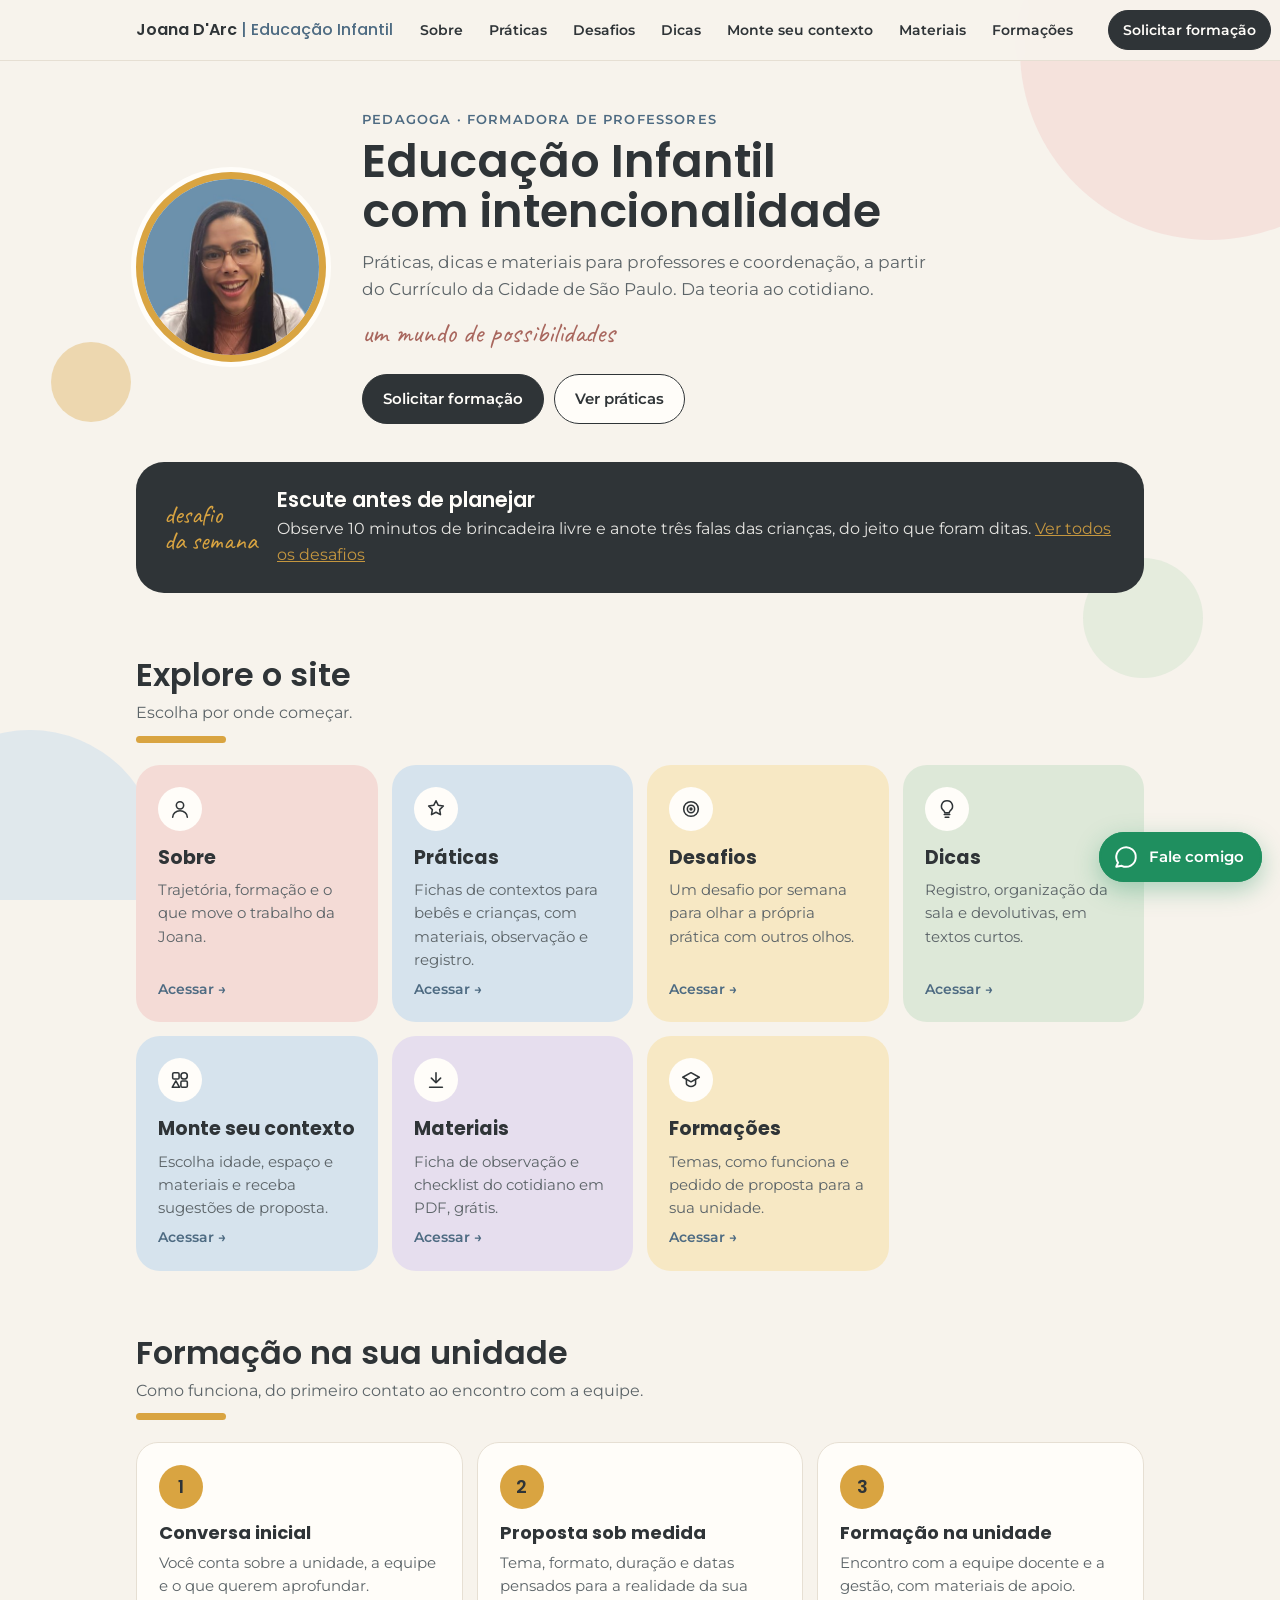
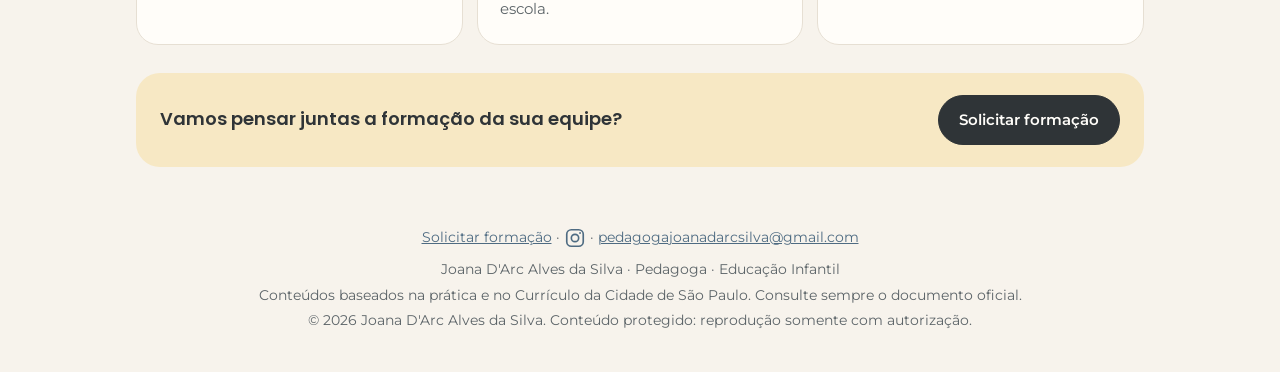
==== commit 72484388: "Instagram como ícone nos links Co-Authored-By: Claude Opus 5.5 <noreply@anthropic.com> Claude-Sessio" ====
--- a/index.html
+++ b/index.html
@@ -127,7 +127,7 @@
 </a>
 
 <footer>
-  <p style="margin-bottom:10px"><a href="/formacoes#proposta">Solicitar formação</a> · <a href="https://www.instagram.com/joanadarcpedagoga/" target="_blank" rel="noopener">Instagram</a> · <a id="email-txt" href="mailto:pedagogajoanadarcsilva@gmail.com">E-mail</a></p>
+  <p style="margin-bottom:10px"><a href="/formacoes#proposta">Solicitar formação</a> · <a href="https://www.instagram.com/joanadarcpedagoga/" target="_blank" rel="noopener" aria-label="Instagram @joanadarcpedagoga" title="@joanadarcpedagoga"><svg class="ig-ico" viewBox="0 0 24 24" width="22" height="22" fill="none" stroke="currentColor" stroke-width="1.8" stroke-linecap="round" stroke-linejoin="round" aria-hidden="true"><rect x="3" y="3" width="18" height="18" rx="5"/><circle cx="12" cy="12" r="4"/><circle cx="17.5" cy="6.5" r="1" fill="currentColor" stroke="none"/></svg></a> · <a id="email-txt" href="mailto:pedagogajoanadarcsilva@gmail.com">E-mail</a></p>
   <p>Joana D'Arc Alves da Silva · Pedagoga · Educação Infantil</p>
   <p>Conteúdos baseados na prática e no Currículo da Cidade de São Paulo. Consulte sempre o documento oficial.</p>
   <p>© 2026 Joana D'Arc Alves da Silva. Conteúdo protegido: reprodução somente com autorização.</p>
--- a/assets/style.css
+++ b/assets/style.css
@@ -271,3 +271,4 @@
 
   .pular{position:absolute;left:-999px;top:8px;background:var(--grafite);color:#fff;padding:8px 14px;border-radius:999px;z-index:50}
   .pular:focus{left:12px}
+.ig-ico{display:inline-block;vertical-align:middle}
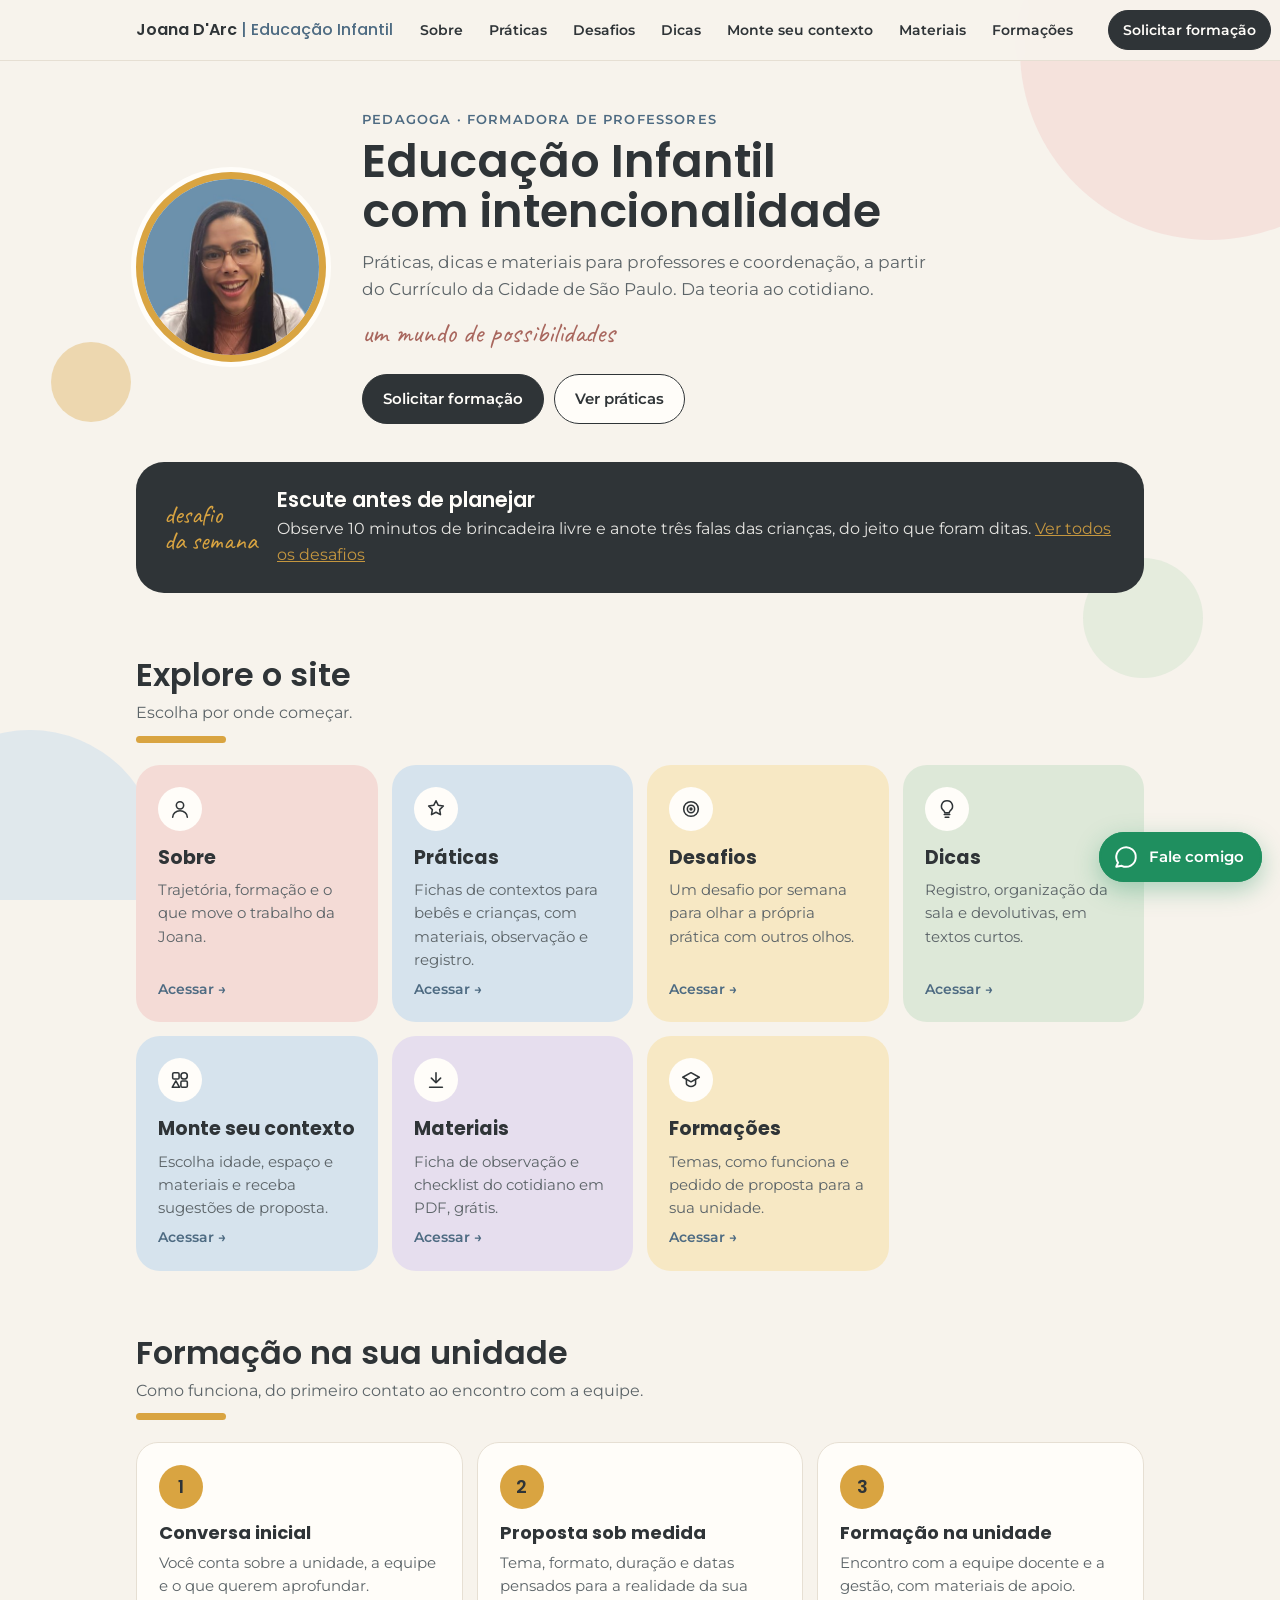
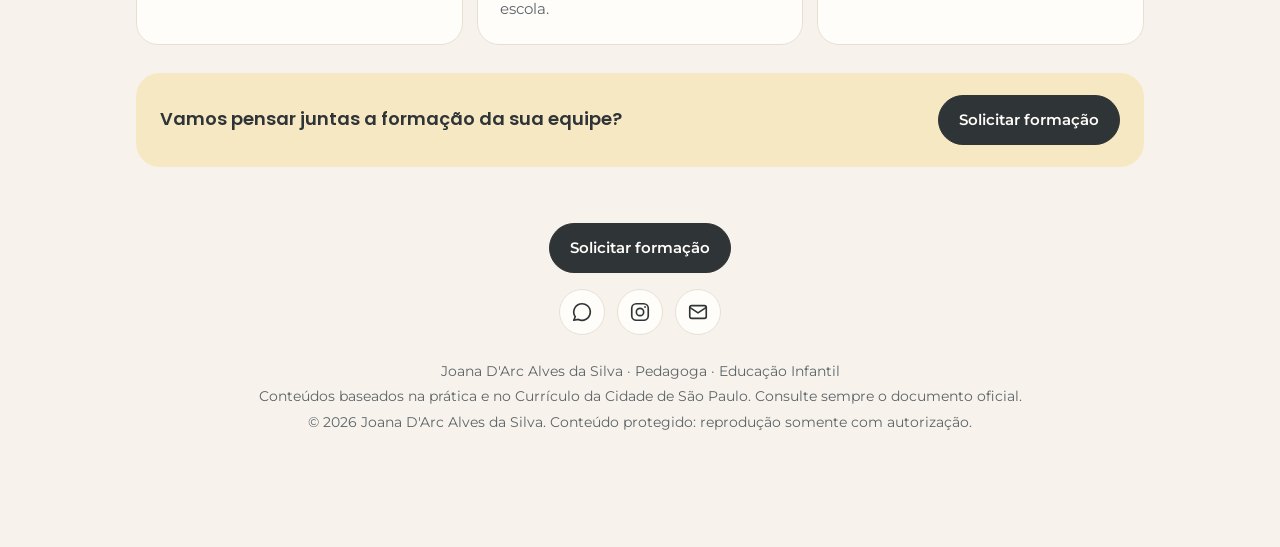
==== commit 4bde900d: "Rodapé com ícones de contato Co-Authored-By: Claude Opus 5.5 <noreply@anthropic.com> Claude-Session:" ====
--- a/index.html
+++ b/index.html
@@ -127,7 +127,14 @@
 </a>
 
 <footer>
-  <p style="margin-bottom:10px"><a href="/formacoes#proposta">Solicitar formação</a> · <a href="https://www.instagram.com/joanadarcpedagoga/" target="_blank" rel="noopener" aria-label="Instagram @joanadarcpedagoga" title="@joanadarcpedagoga"><svg class="ig-ico" viewBox="0 0 24 24" width="22" height="22" fill="none" stroke="currentColor" stroke-width="1.8" stroke-linecap="round" stroke-linejoin="round" aria-hidden="true"><rect x="3" y="3" width="18" height="18" rx="5"/><circle cx="12" cy="12" r="4"/><circle cx="17.5" cy="6.5" r="1" fill="currentColor" stroke="none"/></svg></a> · <a id="email-txt" href="mailto:pedagogajoanadarcsilva@gmail.com">E-mail</a></p>
+  <div class="rodape-contatos">
+    <a class="btn cheio" href="/formacoes#proposta">Solicitar formação</a>
+    <div class="redes">
+      <a class="rede" href="https://wa.me/5511983234251" target="_blank" rel="noopener" aria-label="WhatsApp" title="WhatsApp"><svg viewBox="0 0 24 24" width="22" height="22" fill="none" stroke="currentColor" stroke-width="1.8" stroke-linecap="round" stroke-linejoin="round" aria-hidden="true"><path d="M3 21l1.65-3.8a9 9 0 1 1 3.4 2.9L3 21"/></svg></a>
+      <a class="rede" href="https://www.instagram.com/joanadarcpedagoga/" target="_blank" rel="noopener" aria-label="Instagram @joanadarcpedagoga" title="@joanadarcpedagoga"><svg class="ig-ico" viewBox="0 0 24 24" width="22" height="22" fill="none" stroke="currentColor" stroke-width="1.8" stroke-linecap="round" stroke-linejoin="round" aria-hidden="true"><rect x="3" y="3" width="18" height="18" rx="5"/><circle cx="12" cy="12" r="4"/><circle cx="17.5" cy="6.5" r="1" fill="currentColor" stroke="none"/></svg></a>
+      <a class="rede" href="mailto:pedagogajoanadarcsilva@gmail.com" aria-label="E-mail" title="pedagogajoanadarcsilva@gmail.com"><svg viewBox="0 0 24 24" width="22" height="22" fill="none" stroke="currentColor" stroke-width="1.8" stroke-linecap="round" stroke-linejoin="round" aria-hidden="true"><rect x="3" y="5" width="18" height="14" rx="2"/><path d="M3 7l9 6 9-6"/></svg></a>
+    </div>
+  </div>
   <p>Joana D'Arc Alves da Silva · Pedagoga · Educação Infantil</p>
   <p>Conteúdos baseados na prática e no Currículo da Cidade de São Paulo. Consulte sempre o documento oficial.</p>
   <p>© 2026 Joana D'Arc Alves da Silva. Conteúdo protegido: reprodução somente com autorização.</p>
--- a/assets/style.css
+++ b/assets/style.css
@@ -272,3 +272,10 @@
   .pular{position:absolute;left:-999px;top:8px;background:var(--grafite);color:#fff;padding:8px 14px;border-radius:999px;z-index:50}
   .pular:focus{left:12px}
 .ig-ico{display:inline-block;vertical-align:middle}
+.rodape-contatos{display:flex;flex-direction:column;align-items:center;gap:16px;margin-bottom:26px}
+.redes{display:flex;gap:12px}
+footer{padding-bottom:110px}
+.rede{width:46px;height:46px;border-radius:50%;background:var(--papel);border:1.5px solid var(--linha);display:grid;place-items:center;color:var(--grafite);text-decoration:none;transition:transform .15s ease,background .15s ease,color .15s ease}
+.rede:hover,.rede:focus-visible{background:var(--grafite);color:var(--papel);border-color:var(--grafite);transform:translateY(-2px)}
+.rede:focus-visible{outline:3px solid var(--azul);outline-offset:3px}
+@media (prefers-reduced-motion:reduce){.rede{transition:none}.rede:hover{transform:none}}
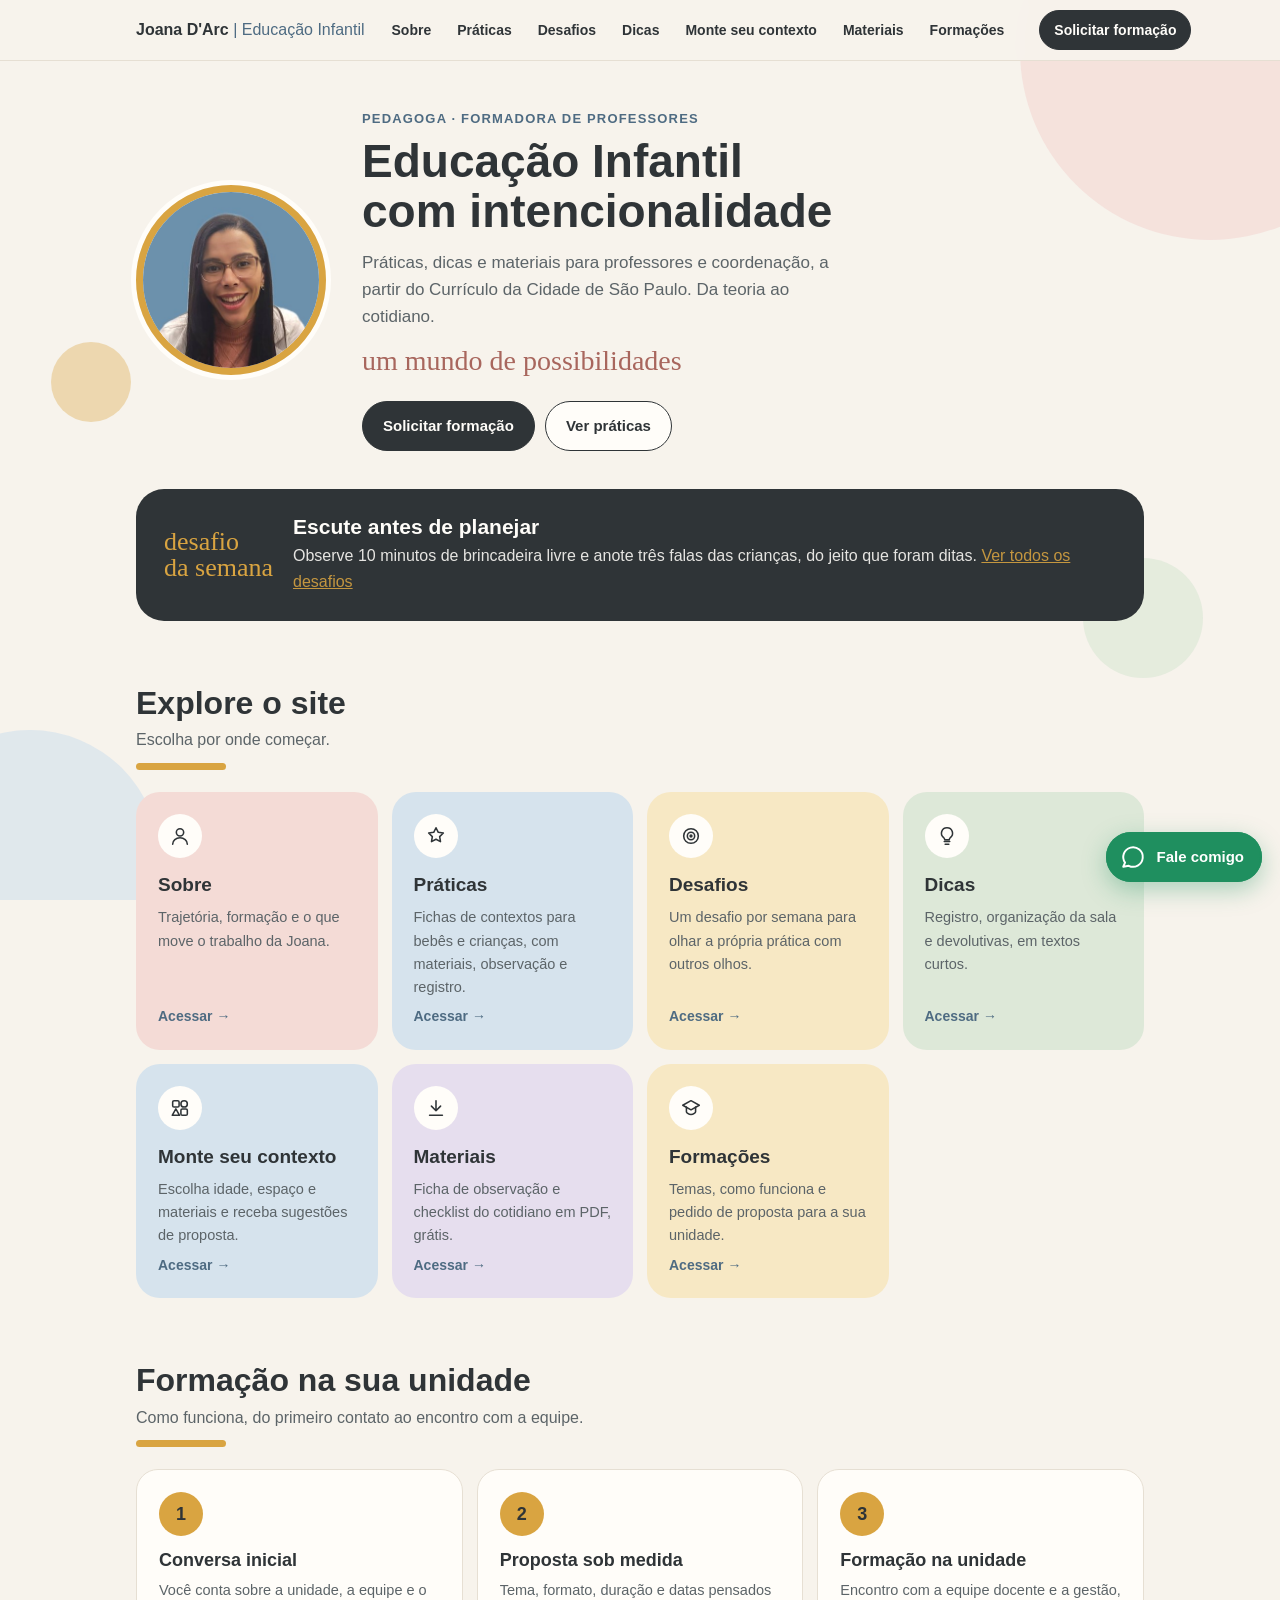
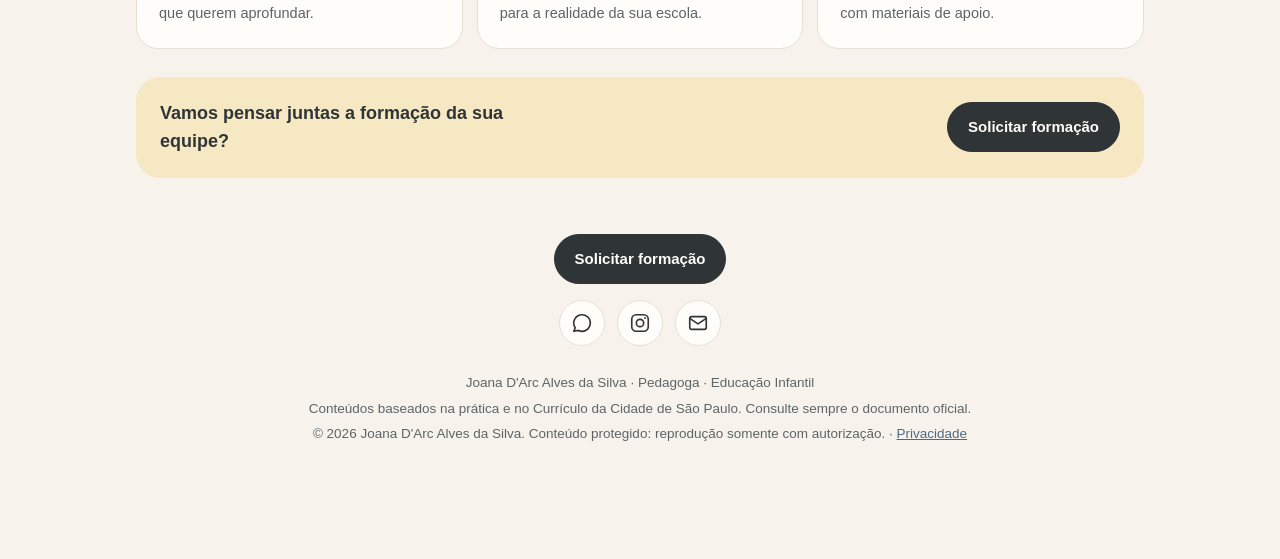
==== commit 6bdebc70: "Segurança: CSP, política de referência e página de privacidade Co-Authored-By: Claude Opus 5.5 <nore" ====
--- a/index.html
+++ b/index.html
@@ -3,6 +3,8 @@
 <head>
 <meta charset="utf-8">
 <meta name="viewport" content="width=device-width, initial-scale=1, viewport-fit=cover">
+<meta http-equiv="Content-Security-Policy" content="default-src 'self'; script-src 'self'; style-src 'self' 'unsafe-inline' https://fonts.googleapis.com; font-src https://fonts.gstatic.com; img-src 'self' data:; connect-src 'self'; object-src 'none'; base-uri 'self'; form-action 'self'; upgrade-insecure-requests">
+<meta name="referrer" content="strict-origin-when-cross-origin">
 <title>Joana D'Arc | Educação Infantil</title>
 <meta name="description" content="Práticas, dicas, desafios e materiais gratuitos para professores e coordenação da Educação Infantil. Formações com Joana D'Arc, pedagoga e formadora.">
 <meta property="og:title" content="Joana D'Arc | Educação Infantil">
@@ -13,7 +15,7 @@
 <link rel="preconnect" href="https://fonts.gstatic.com" crossorigin>
 <link href="https://fonts.googleapis.com/css2?family=Poppins:wght@500;600&family=Montserrat:wght@400;500;600&family=Caveat:wght@600&display=swap" rel="stylesheet">
 <link rel="stylesheet" href="/assets/style.css">
-<script>document.documentElement.classList.add('js');</script>
+<script src="/assets/js-flag.js"></script>
 </head>
 <body>
 <a class="pular" href="#conteudo">Pular para o conteúdo</a>
@@ -137,7 +139,7 @@
   </div>
   <p>Joana D'Arc Alves da Silva · Pedagoga · Educação Infantil</p>
   <p>Conteúdos baseados na prática e no Currículo da Cidade de São Paulo. Consulte sempre o documento oficial.</p>
-  <p>© 2026 Joana D'Arc Alves da Silva. Conteúdo protegido: reprodução somente com autorização.</p>
+  <p>© 2026 Joana D'Arc Alves da Silva. Conteúdo protegido: reprodução somente com autorização. · <a href="/privacidade">Privacidade</a></p>
 </footer>
 <script src="/assets/app.js"></script>
 </body>
--- a/assets/style.css
+++ b/assets/style.css
@@ -269,6 +269,12 @@
   .sobre-foto2 figcaption{font-family:Caveat,cursive;font-size:24px;color:var(--argila);text-align:center;margin-top:16px}
   @media (max-width:800px){.sobre,.trajetoria{grid-template-columns:1fr;gap:26px}.sobre-foto{max-width:420px;margin-inline:auto}.sobre-foto2{max-width:460px;margin-inline:auto}}
 
+  .privacidade{display:grid;gap:14px;max-width:760px}
+  .privacidade .cartao h2{font-size:20px;margin:0 0 8px}
+  .privacidade .cartao p{margin:0 0 10px}
+  .privacidade .cartao p:last-child{margin-bottom:0}
+  .privacidade ul{margin:0;padding-left:20px;display:grid;gap:8px}
+
   .pular{position:absolute;left:-999px;top:8px;background:var(--grafite);color:#fff;padding:8px 14px;border-radius:999px;z-index:50}
   .pular:focus{left:12px}
 .ig-ico{display:inline-block;vertical-align:middle}
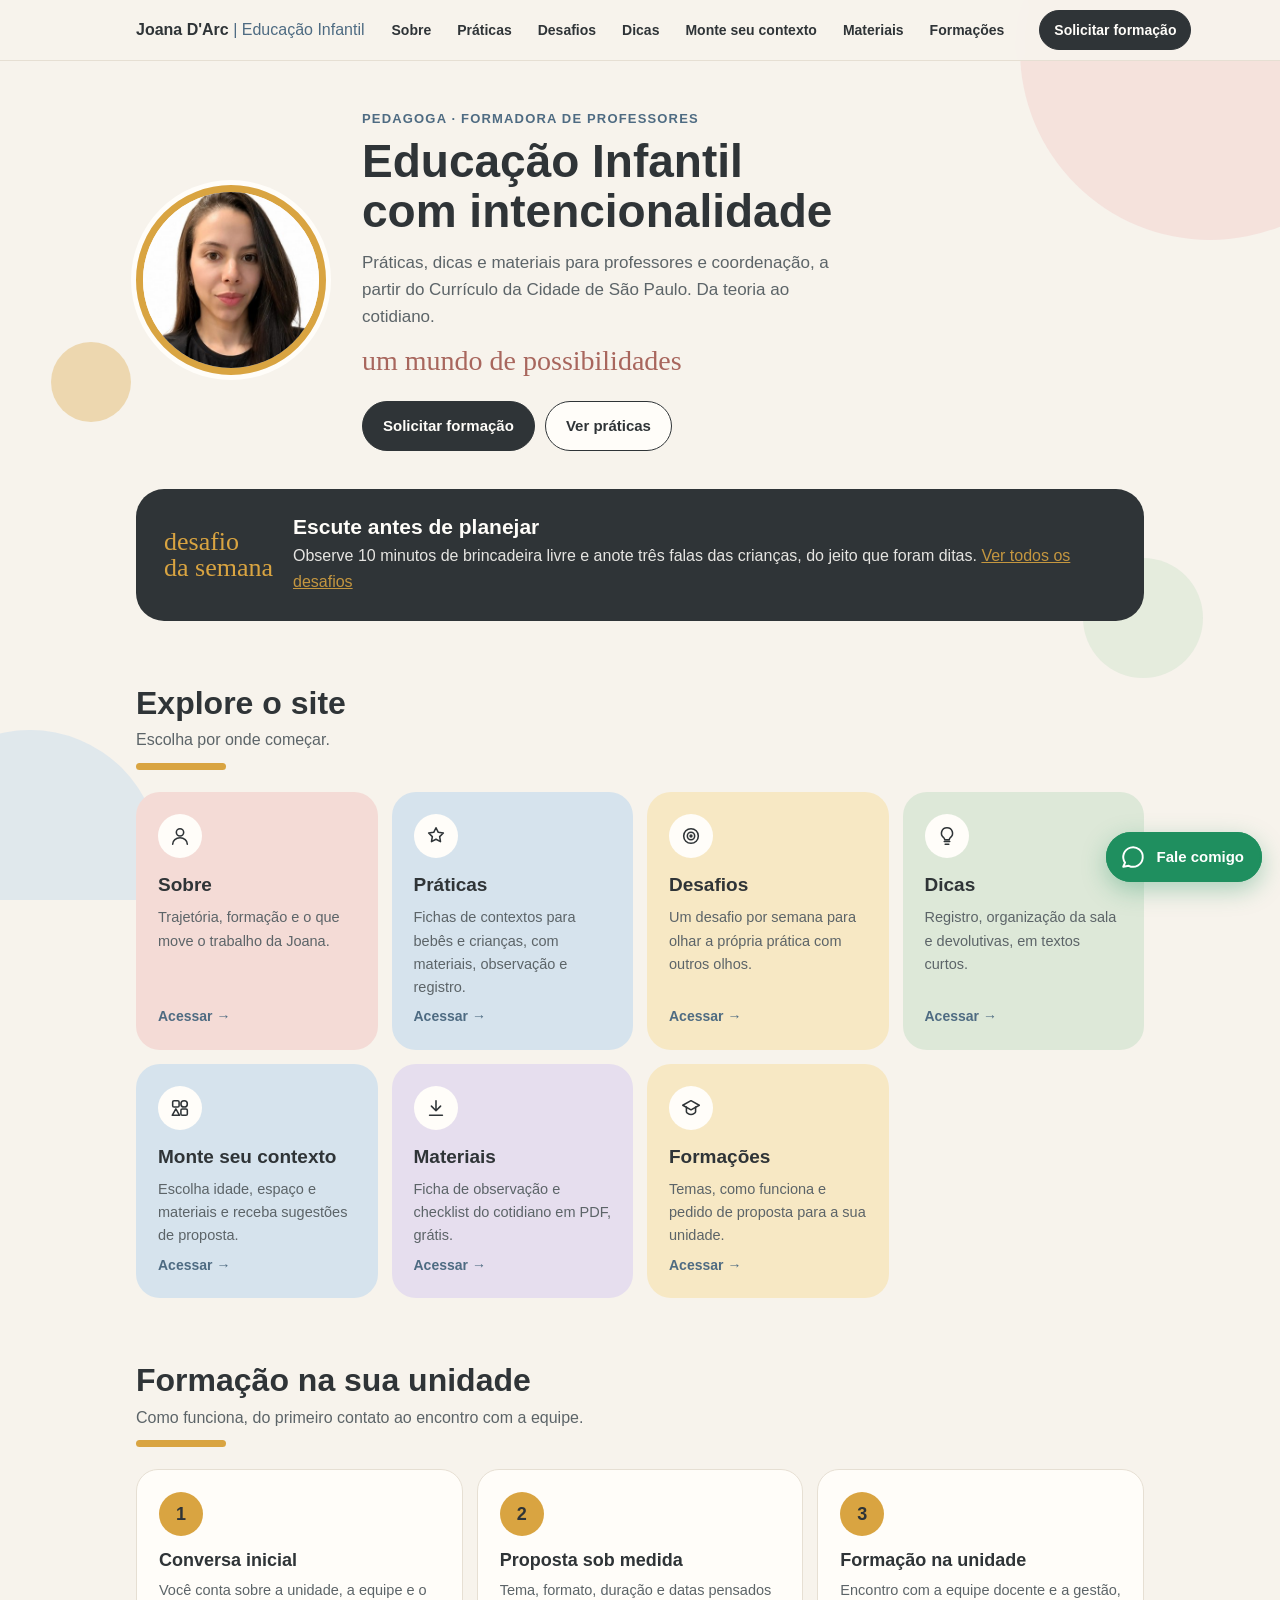
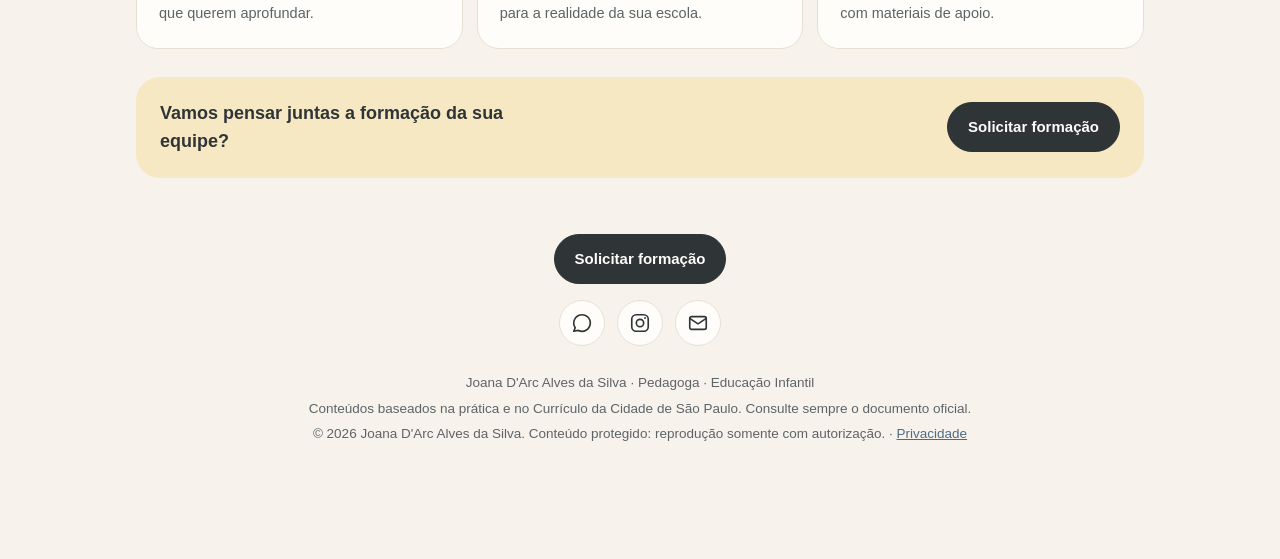
==== commit bcc952f3: "Adiciona Cloudflare Web Analytics (sem cookies) e atualiza Privacidade Co-Authored-By: Claude Opus 5" ====
--- a/index.html
+++ b/index.html
@@ -3,7 +3,7 @@
 <head>
 <meta charset="utf-8">
 <meta name="viewport" content="width=device-width, initial-scale=1, viewport-fit=cover">
-<meta http-equiv="Content-Security-Policy" content="default-src 'self'; script-src 'self'; style-src 'self' 'unsafe-inline' https://fonts.googleapis.com; font-src https://fonts.gstatic.com; img-src 'self' data:; connect-src 'self'; object-src 'none'; base-uri 'self'; form-action 'self'; upgrade-insecure-requests">
+<meta http-equiv="Content-Security-Policy" content="default-src 'self'; script-src 'self' https://static.cloudflareinsights.com; style-src 'self' 'unsafe-inline' https://fonts.googleapis.com; font-src https://fonts.gstatic.com; img-src 'self' data:; connect-src 'self' https://cloudflareinsights.com; object-src 'none'; base-uri 'self'; form-action 'self'; upgrade-insecure-requests">
 <meta name="referrer" content="strict-origin-when-cross-origin">
 <title>Joana D'Arc | Educação Infantil</title>
 <meta name="description" content="Práticas, dicas, desafios e materiais gratuitos para professores e coordenação da Educação Infantil. Formações com Joana D'Arc, pedagoga e formadora.">
@@ -16,6 +16,7 @@
 <link href="https://fonts.googleapis.com/css2?family=Poppins:wght@500;600&family=Montserrat:wght@400;500;600&family=Caveat:wght@600&display=swap" rel="stylesheet">
 <link rel="stylesheet" href="/assets/style.css">
 <script src="/assets/js-flag.js"></script>
+<script type="module" src="https://static.cloudflareinsights.com/beacon.min.js" data-cf-beacon='{"token": "7b4a17f3c0854bb788a353530ce2206b"}'></script>
 </head>
 <body>
 <a class="pular" href="#conteudo">Pular para o conteúdo</a>
--- a/assets/style.css
+++ b/assets/style.css
@@ -238,6 +238,7 @@
   .atalho .ir{margin-top:auto;font-weight:600;font-size:14px;color:var(--azul-escuro)}
   .atalho:focus-visible{outline:3px solid var(--azul);outline-offset:3px}
 
+  @media (max-width:800px){.formacoes{grid-template-columns:minmax(0,1fr)}}
   .pagina-entra{animation:entra .45s ease both}
   @keyframes entra{from{opacity:0;transform:translateY(10px)}to{opacity:1;transform:none}}
   @media (prefers-reduced-motion:reduce){.pagina-entra{animation:none}.atalho,.proximo a{transition:none}.atalho:hover,.proximo a:hover{transform:none}}
@@ -275,6 +276,8 @@
   .privacidade .cartao p:last-child{margin-bottom:0}
   .privacidade ul{margin:0;padding-left:20px;display:grid;gap:8px}
 
+  .form-ok{margin:4px 0 0;background:rgba(255,255,255,.12);border:1px solid rgba(255,255,255,.35);border-radius:14px;padding:12px 14px;font-size:14.5px;line-height:1.45}
+
   .pular{position:absolute;left:-999px;top:8px;background:var(--grafite);color:#fff;padding:8px 14px;border-radius:999px;z-index:50}
   .pular:focus{left:12px}
 .ig-ico{display:inline-block;vertical-align:middle}
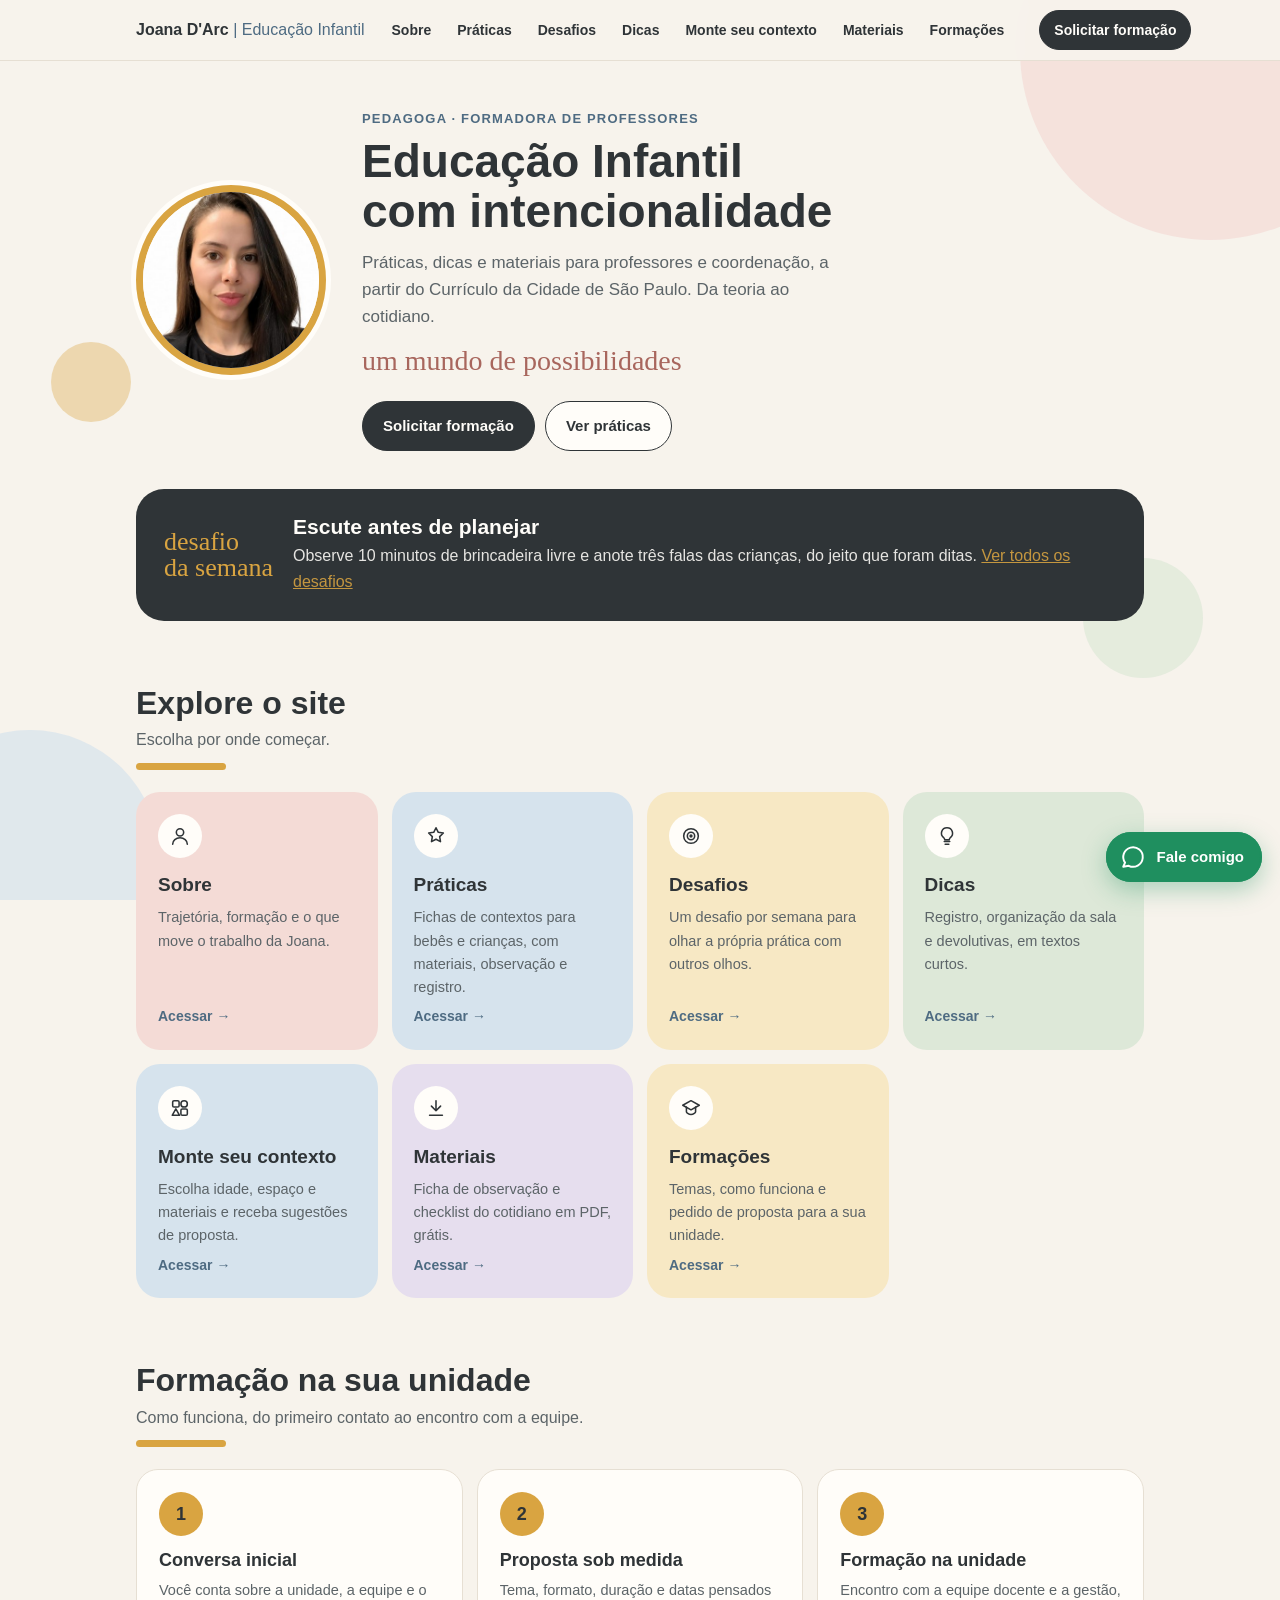
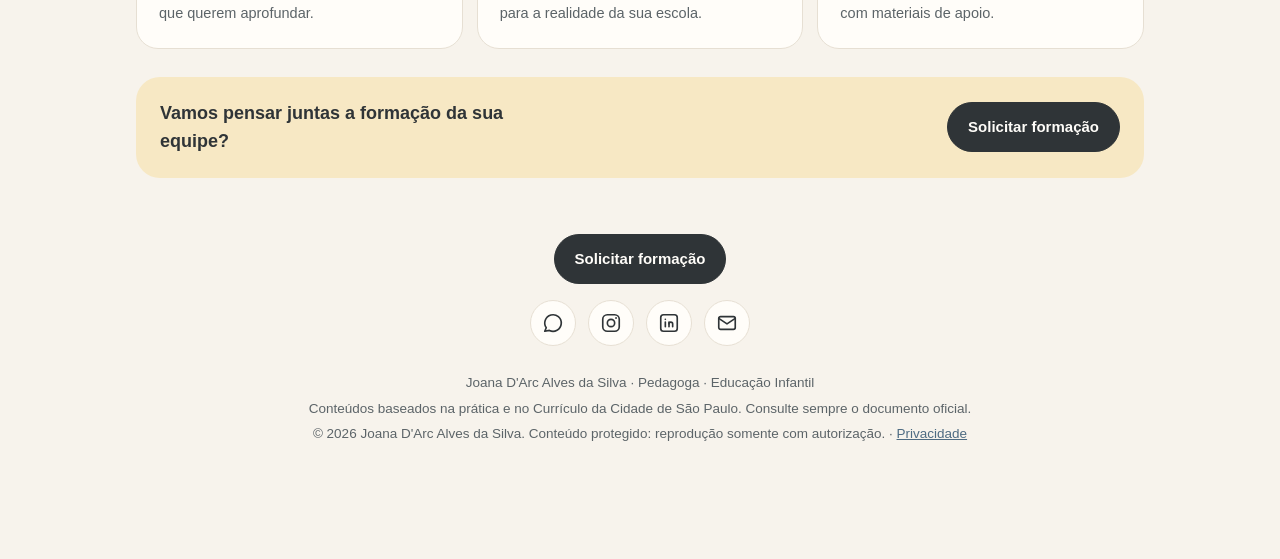
==== commit 6585a13b: "Sobre: atuação na coordenação, formação e LinkedIn" ====
--- a/index.html
+++ b/index.html
@@ -135,6 +135,7 @@
     <div class="redes">
       <a class="rede" href="https://wa.me/5511983234251" target="_blank" rel="noopener" aria-label="WhatsApp" title="WhatsApp"><svg viewBox="0 0 24 24" width="22" height="22" fill="none" stroke="currentColor" stroke-width="1.8" stroke-linecap="round" stroke-linejoin="round" aria-hidden="true"><path d="M3 21l1.65-3.8a9 9 0 1 1 3.4 2.9L3 21"/></svg></a>
       <a class="rede" href="https://www.instagram.com/joanadarcpedagoga/" target="_blank" rel="noopener" aria-label="Instagram @joanadarcpedagoga" title="@joanadarcpedagoga"><svg class="ig-ico" viewBox="0 0 24 24" width="22" height="22" fill="none" stroke="currentColor" stroke-width="1.8" stroke-linecap="round" stroke-linejoin="round" aria-hidden="true"><rect x="3" y="3" width="18" height="18" rx="5"/><circle cx="12" cy="12" r="4"/><circle cx="17.5" cy="6.5" r="1" fill="currentColor" stroke="none"/></svg></a>
+      <a class="rede" href="https://www.linkedin.com/in/joana-d-arc-silva-947015441/" target="_blank" rel="noopener" aria-label="LinkedIn" title="LinkedIn"><svg viewBox="0 0 24 24" width="22" height="22" fill="none" stroke="currentColor" stroke-width="1.8" stroke-linecap="round" stroke-linejoin="round" aria-hidden="true"><rect x="3" y="3" width="18" height="18" rx="3"/><path d="M8 11v5"/><path d="M8 8v.01"/><path d="M12 16v-5"/><path d="M16 16v-3a2 2 0 1 0-4 0"/></svg></a>
       <a class="rede" href="mailto:pedagogajoanadarcsilva@gmail.com" aria-label="E-mail" title="pedagogajoanadarcsilva@gmail.com"><svg viewBox="0 0 24 24" width="22" height="22" fill="none" stroke="currentColor" stroke-width="1.8" stroke-linecap="round" stroke-linejoin="round" aria-hidden="true"><rect x="3" y="5" width="18" height="14" rx="2"/><path d="M3 7l9 6 9-6"/></svg></a>
     </div>
   </div>
--- a/assets/style.css
+++ b/assets/style.css
@@ -252,7 +252,7 @@
   .numeros{display:grid;grid-template-columns:repeat(auto-fit,minmax(200px,1fr));gap:14px;margin:48px 0}
   .numero{border-radius:24px;padding:22px 24px;display:flex;flex-direction:column;gap:2px}
   .numero strong{font-family:var(--titulo);font-size:40px;line-height:1.1}
-  .numero span{color:var(--suave);font-size:15px}
+  .numero span{color:var(--grafite);font-family:var(--titulo);font-size:18px;font-weight:600;line-height:1.35}
   .crenca{margin:0 0 48px;background:var(--grafite);color:var(--papel);border-radius:32px;padding:34px clamp(22px,5vw,56px);position:relative}
   .crenca::before{content:"\201C";font-family:var(--titulo);font-size:110px;line-height:.7;color:var(--mostarda);display:block;height:44px}
   .crenca p{font-family:var(--titulo);font-weight:500;font-size:clamp(18px,2.4vw,23px);line-height:1.5;margin:0 0 14px;max-width:62ch}
@@ -265,6 +265,36 @@
   .linha-tempo .ponto{width:24px;height:24px;border-radius:50%;border:4px solid var(--papel);box-shadow:0 0 0 1px var(--linha)}
   .linha-tempo strong{font-family:var(--titulo);font-size:17px}
   .linha-tempo p{margin:2px 0 0;color:var(--suave);font-size:14.5px}
+  .linha-tempo .hoje-convite{margin-top:8px;color:var(--grafite);font-weight:600}
+  .linha-tempo .hoje-convite a{color:var(--azul-escuro)}
+  .linha-tempo .ano{display:block;font-size:13px;font-weight:600;letter-spacing:.04em;text-transform:uppercase;color:var(--azul-escuro)}
+  .coord{margin:48px 0 0}
+  .coord h2{margin-bottom:8px}
+  .coord-intro{margin:0 0 18px;color:var(--suave);max-width:62ch}
+  .coord-lista{list-style:none;margin:0;padding:0;display:grid;grid-template-columns:repeat(auto-fit,minmax(260px,1fr));gap:12px}
+  .coord-lista li{background:var(--papel);border:1px solid var(--linha);border-left:6px solid var(--mostarda);border-radius:18px;padding:16px 18px}
+  .coord-lista strong{display:block;font-family:var(--titulo);font-size:16.5px;margin-bottom:4px}
+  .coord-lista span{color:var(--suave);font-size:14.5px;line-height:1.45}
+  .formacao{margin:0 0 48px}
+  .formacao h2{margin-bottom:18px}
+  .formacao-grade{display:grid;grid-template-columns:minmax(0,.8fr) minmax(0,1.2fr);gap:14px}
+  .formacao-grade>div{border-radius:24px;padding:22px 24px;background:var(--c-lavanda)}
+  .formacao-grade>div+div{background:var(--c-azul)}
+  .formacao h3{font-family:var(--titulo);font-size:18px;margin:0 0 10px}
+  .formacao ul{margin:0;padding-left:18px;display:grid;gap:6px;font-size:15px}
+  @media (max-width:800px){.formacao-grade{grid-template-columns:minmax(0,1fr)}}
+  .projetos{margin:48px 0}
+  .projetos h2{margin-bottom:18px}
+  .projetos-grade{display:grid;grid-template-columns:repeat(auto-fit,minmax(220px,1fr));gap:14px}
+  .projeto{border-radius:24px;padding:22px 24px}
+  .projeto strong{font-family:var(--titulo);font-size:18px;display:block;margin-bottom:6px}
+  .projeto p{margin:0;color:var(--suave);font-size:15px}
+  .selo-convite{display:inline-flex;align-items:center;gap:10px;margin:0 0 26px;padding:10px 18px;border:2px solid var(--mostarda);border-radius:999px;background:var(--papel);color:var(--grafite);font-weight:600;font-size:14.5px;line-height:1.35;text-decoration:none}
+  .selo-convite span{flex:none;width:10px;height:10px;border-radius:50%;background:var(--mostarda)}
+  .selo-convite:hover{background:var(--c-amarelo)}
+  .selo-convite:focus-visible{outline:3px solid var(--azul);outline-offset:3px}
+  .convite{margin-top:16px;border:2px dashed var(--linha);border-radius:28px;padding:22px clamp(20px,4vw,34px);display:flex;flex-wrap:wrap;gap:14px 24px;align-items:center;justify-content:space-between}
+  .convite p{margin:0;max-width:56ch}
   .sobre-foto2{margin:0}
   .sobre-foto2 img{width:100%;height:auto;border-radius:28px;display:block;transform:rotate(2deg);box-shadow:0 0 0 10px var(--papel),0 14px 30px rgba(47,52,55,.12)}
   .sobre-foto2 figcaption{font-family:Caveat,cursive;font-size:24px;color:var(--argila);text-align:center;margin-top:16px}
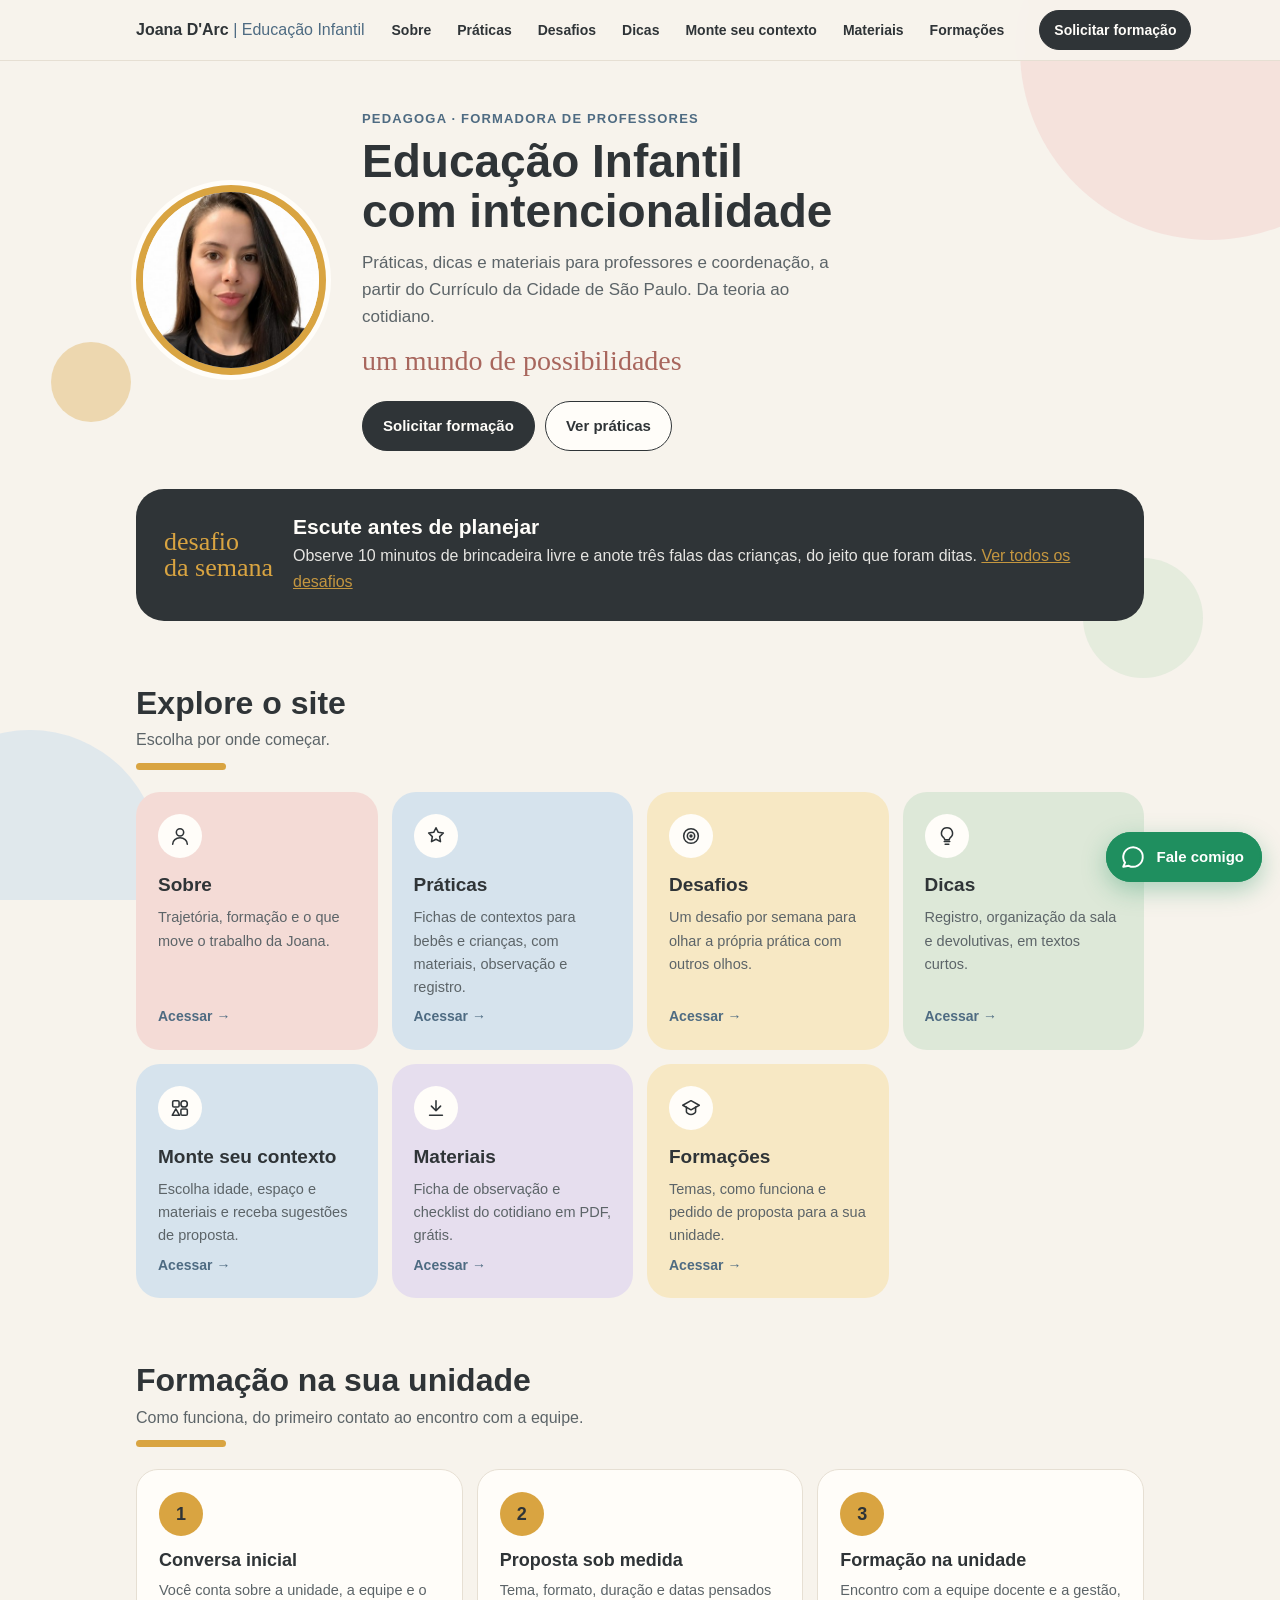
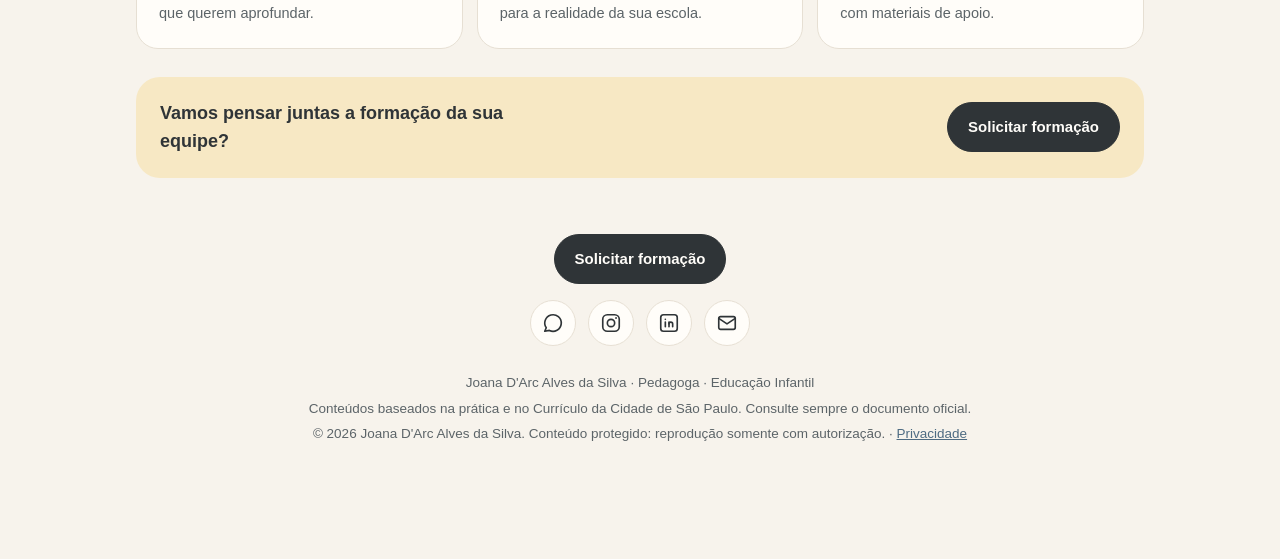
==== commit 490cf815: "Novo ícone do site (logo broto)" ====
--- a/index.html
+++ b/index.html
@@ -10,7 +10,9 @@
 <meta property="og:title" content="Joana D'Arc | Educação Infantil">
 <meta property="og:description" content="Práticas, dicas, desafios e materiais gratuitos para professores e coordenação da Educação Infantil. Formações com Joana D'Arc, pedagoga e formadora.">
 <meta property="og:image" content="https://joanadarcpedagoga.com.br/assets/joana.jpg">
-<link rel="icon" href="/assets/joana.jpg">
+<link rel="icon" href="/favicon.ico" sizes="48x48">
+<link rel="icon" type="image/png" sizes="192x192" href="/assets/favicon-192.png">
+<link rel="apple-touch-icon" href="/assets/apple-touch-icon.png">
 <link rel="preconnect" href="https://fonts.googleapis.com">
 <link rel="preconnect" href="https://fonts.gstatic.com" crossorigin>
 <link href="https://fonts.googleapis.com/css2?family=Poppins:wght@500;600&family=Montserrat:wght@400;500;600&family=Caveat:wght@600&display=swap" rel="stylesheet">
